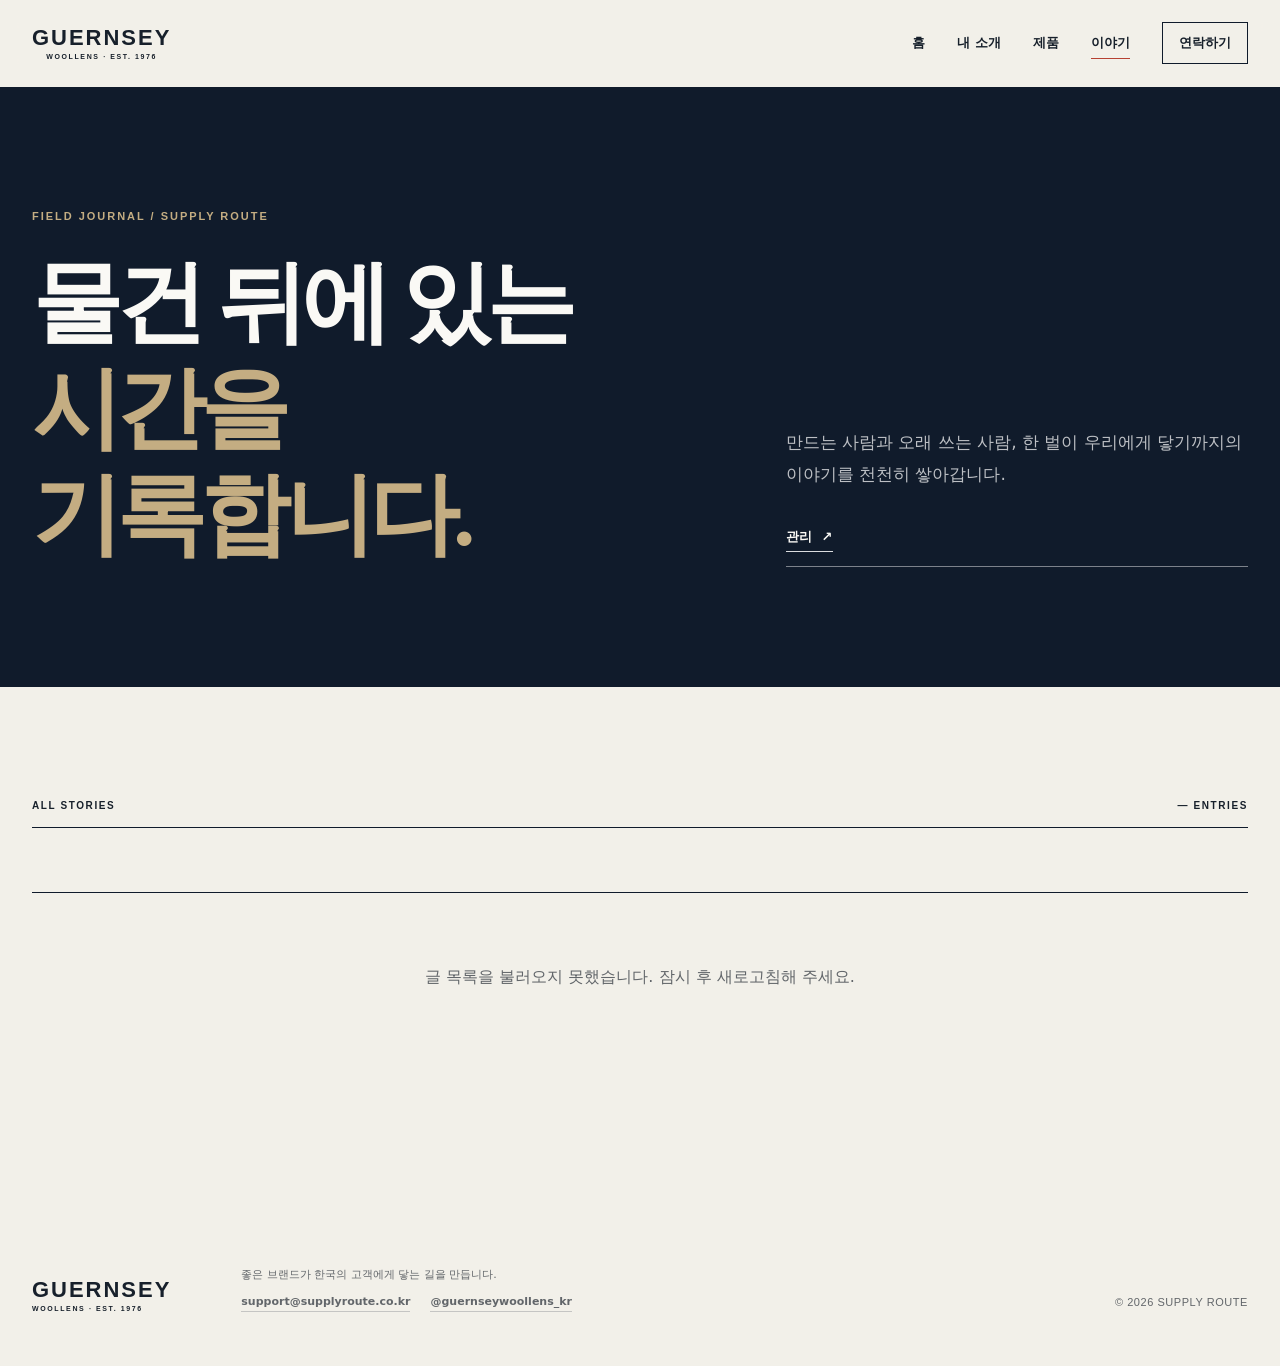
==== story/index.html @ f3bf6127 "Add story/index.html to brand site" ====
<!doctype html>
<html lang="ko">
  <head>
    <meta charset="utf-8">
    <meta name="viewport" content="width=device-width, initial-scale=1">
    <meta name="description" content="서플라이루트와 건지울른스가 오래 남는 물건과 그 뒤의 사람들을 기록합니다.">
    <meta name="theme-color" content="#101b2b">
    <title>이야기 | 건지울른스 · 서플라이루트</title>
    <link rel="stylesheet" href="../styles.css">
    <script src="../script.js" defer></script>
  </head>
  <body class="story-index-page">
    <a class="skip-link" href="#main">본문으로 바로가기</a>
    <header class="site-header" data-header>
      <div class="header-inner">
        <a class="wordmark" href="../index.html" aria-label="건지울른스 홈"><strong>GUERNSEY</strong><span>WOOLLENS · EST. 1976</span></a>
        <button class="menu-button" type="submit" aria-expanded="false" aria-controls="site-nav" aria-label="메뉴 열기" data-menu-button><span></span><span></span></button>
        <nav class="site-nav" id="site-nav" aria-label="주요 메뉴" data-menu>
          <a href="../index.html">홈</a><a href="../about.html">내 소개</a><a href="../products.html">제품</a>
          <a href="index.html" aria-current="page">이야기</a><a class="nav-contact" href="../contact.html">연락하기</a>
        </nav>
      </div>
    </header>
    <main id="main">
      <section class="blog-hero" aria-labelledby="blog-title">
        <div data-reveal><p class="coordinate">FIELD JOURNAL / SUPPLY ROUTE</p><h1 id="blog-title">물건 뒤에 있는<br><em>시간을 기록합니다.</em></h1></div>
        <div class="blog-hero-note" data-reveal><p>만드는 사람과 오래 쓰는 사람, 한 벌이 우리에게 닿기까지의 이야기를 천천히 쌓아갑니다.</p><a class="rule-link rule-link-light" href="admin.html">관리 <span aria-hidden="true">↗</span></a></div>
      </section>
      <section class="blog-list-section" aria-labelledby="blog-list-title">
        <div class="section-label" data-reveal><span>ALL STORIES</span><span data-story-count>— ENTRIES</span></div>
        <h2 class="visually-hidden" id="blog-list-title">전체 이야기</h2>
        <ol class="blog-list" id="story-list" aria-live="polite"><li class="blog-loading">글 목록을 불러오는 중입니다.</li></ol>
      </section>
    </main>
    <footer class="site-footer">
      <a class="wordmark footer-wordmark" href="../index.html"><strong>GUERNSEY</strong><span>WOOLLENS · EST. 1976</span></a>
      <div class="footer-copy"><p>좋은 브랜드가 한국의 고객에게 닿는 길을 만듭니다.</p><div class="footer-links"><a href="mailto:support@supplyroute.co.kr" target="_blank" rel="noopener noreferrer">support@supplyroute.co.kr</a><a href="https://www.instagram.com/guernseywoollens_kr/" target="_blank" rel="noopener noreferrer">@guernseywoollens_kr</a></div></div>
      <p class="copyright">© <span data-year>2026</span> SUPPLY ROUTE</p>
    </footer>
    <script>
      (() => {
        const list = document.querySelector('#story-list');
        const count = document.querySelector('[data-story-count]');
        const formatDate = (value) => {
          const date = new Date(`${value}T00:00:00`);
          return Number.isNaN(date.getTime()) ? value : new Intl.DateTimeFormat('ko-KR', {year:'numeric',month:'2-digit',day:'2-digit'}).format(date);
        };
        const createStory = (post, index) => {
          const item = document.createElement('li'); item.className = 'blog-list-item'; item.setAttribute('data-reveal','');
          const link = document.createElement('a'); link.href = post.url || `post.html?id=${encodeURIComponent(post.id || '')}`;
          const number = document.createElement('span'); number.className = 'blog-list-number'; number.textContent = String(index + 1).padStart(2,'0');
          const content = document.createElement('div'); content.className = 'blog-list-content';
          const time = document.createElement('time'); time.dateTime = post.date || ''; time.textContent = formatDate(post.date || '');
          const title = document.createElement('h2'); title.textContent = post.title || '(제목 없음)';
          const summary = document.createElement('p'); summary.textContent = post.summary || '';
          content.append(time,title,summary);
          const arrow = document.createElement('span'); arrow.className = 'blog-list-arrow'; arrow.setAttribute('aria-hidden','true'); arrow.textContent = '↗';
          link.append(number,content,arrow); item.append(link); return item;
        };
        fetch('posts.json',{cache:'no-store'})
          .then((response) => { if(!response.ok) throw new Error(String(response.status)); return response.json(); })
          .then((posts) => {
            const sorted = Array.isArray(posts) ? posts.slice().sort((a,b) => String(b.date||'').localeCompare(String(a.date||''))) : [];
            count.textContent = `${String(sorted.length).padStart(2,'0')} ENTRIES`;
            if(!sorted.length){ list.innerHTML = '<li class="blog-loading">아직 올라온 글이 없습니다.</li>'; return; }
            list.replaceChildren(...sorted.map(createStory)); list.querySelectorAll('[data-reveal]').forEach((item) => item.classList.add('is-visible'));
          })
          .catch(() => { list.innerHTML = '<li class="blog-loading">글 목록을 불러오지 못했습니다. 잠시 후 새로고침해 주세요.</li>'; });
      })();
    </script>
  </body>
</html>
---- styles.css ----
:root {
  --navy: #101b2b;
  --navy-soft: #1b2a40;
  --mist: #e7e9e4;
  --canvas: #f2f0e9;
  --rope: #c4ad82;
  --signal: #b64132;
  --signal-dark: #8f3026;
  --ink: #17202b;
  --muted: #62666a;
  --line: rgba(16, 27, 43, 0.2);
  --white: #faf9f5;
  --display: "Noto Serif KR", "Nanum Myeongjo", Batang, Georgia, serif;
  --body: Pretendard, SUIT, "Noto Sans KR", "Apple SD Gothic Neo", system-ui, sans-serif;
  --utility: "Arial Narrow", "Roboto Condensed", Arial, sans-serif;
  --page: min(1240px, calc(100% - 64px));
}

*, *::before, *::after { box-sizing: border-box; }
html {
  scroll-behavior: smooth;
  scrollbar-color: var(--signal) var(--canvas);
  scrollbar-width: thin;
}
body {
  margin: 0;
  overflow-x: hidden;
  background: var(--canvas);
  color: var(--ink);
  font-family: var(--body);
  font-size: 16px;
  line-height: 1.75;
  word-break: keep-all;
  overflow-wrap: break-word;
}
body.menu-open { overflow: hidden; }
body::-webkit-scrollbar { width: 11px; }
body::-webkit-scrollbar-track { background: var(--canvas); }
body::-webkit-scrollbar-thumb { background: var(--signal); border: 3px solid var(--canvas); border-radius: 999px; }
a { color: inherit; text-decoration: none; }
img { display: block; width: 100%; height: auto; }
figure, p, h1, h2, h3, dl { margin-top: 0; }
button { color: inherit; font: inherit; }
button, a { -webkit-tap-highlight-color: transparent; }
section[id] { scroll-margin-top: 88px; }
:focus-visible { outline: 3px solid var(--signal); outline-offset: 4px; }

.skip-link {
  position: fixed; left: 16px; top: 12px; z-index: 100; padding: 9px 15px;
  background: var(--signal); color: var(--white); transform: translateY(-160%); transition: transform 160ms ease;
}
.skip-link:focus { transform: translateY(0); }
.site-header {
  position: sticky; top: 0; z-index: 50; border-bottom: 1px solid transparent;
  background: rgba(242, 240, 233, .92); backdrop-filter: blur(14px); transition: border-color 180ms ease;
}
.site-header.is-scrolled { border-color: var(--line); }
.header-inner { width: var(--page); height: 86px; margin: 0 auto; display: flex; align-items: center; justify-content: space-between; }
.wordmark { display: inline-flex; flex-direction: column; align-items: center; gap: 0; line-height: 1; }
.wordmark strong { font-family: var(--utility); font-size: 22px; font-stretch: condensed; letter-spacing: .09em; }
.wordmark span { margin-top: 4px; font-family: var(--utility); font-size: 7px; font-weight: 700; letter-spacing: .23em; }
.site-nav { display: flex; align-items: center; gap: 32px; font-size: 13px; font-weight: 700; }
.site-nav a { position: relative; padding: 11px 0; }
.site-nav a::after { content: ""; position: absolute; left: 0; right: 100%; bottom: 6px; height: 1px; background: var(--signal); transition: right 180ms ease; }
.site-nav a:hover::after, .site-nav a:focus-visible::after { right: 0; }
.site-nav .nav-contact { padding: 9px 16px; border: 1px solid var(--navy); }
.site-nav .nav-contact::after { display: none; }
.site-nav .nav-contact:hover, .site-nav .nav-contact:focus-visible { background: var(--navy); color: var(--white); }
.site-nav .nav-contact[aria-current="page"] { background: var(--navy); color: var(--white); }
.menu-button { display: none; }

.hero {
  position: relative; min-height: calc(100svh - 86px); overflow: hidden;
  display: grid; grid-template-columns: minmax(0, 46%) minmax(0, 54%); background: var(--canvas);
}
.hero::before {
  content: ""; position: absolute; left: calc(46% - 46px); top: 0; bottom: 0; z-index: 3;
  width: 92px; background: var(--canvas); clip-path: polygon(0 0, 100% 0, 0 100%);
}
.hero-copy {
  position: relative; z-index: 4; align-self: center; max-width: 610px;
  margin-left: max(32px, calc((100vw - 1240px) / 2)); padding: 72px 48px 72px 0;
}
.coordinate { margin-bottom: 24px; font-family: var(--utility); font-size: 11px; font-weight: 800; letter-spacing: .18em; text-transform: uppercase; }
.hero h1 { margin-bottom: 26px; font-family: var(--display); font-size: clamp(50px, 6.1vw, 88px); line-height: 1.14; letter-spacing: -.065em; font-weight: 700; }
.hero h1 em { color: var(--signal); font-style: normal; }
.hero-description { max-width: 560px; margin-bottom: 34px; color: var(--muted); font-size: 17px; line-height: 1.9; }
.hero-actions, .contact-actions { display: flex; align-items: center; gap: 28px; }
.button { display: inline-flex; min-height: 52px; align-items: center; justify-content: center; padding: 12px 22px; font-size: 14px; font-weight: 800; transition: transform 180ms ease, background 180ms ease, box-shadow 180ms ease; }
.button:hover { transform: translateY(-2px); }
.button-signal { background: var(--signal); color: var(--white); box-shadow: 7px 7px 0 var(--navy); }
.button-signal:hover { background: var(--signal-dark); box-shadow: 10px 10px 0 var(--navy); }
.rule-link { display: inline-flex; align-items: center; gap: 10px; padding-bottom: 3px; border-bottom: 1px solid currentColor; font-size: 13px; font-weight: 800; }
.rule-link span { transition: transform 180ms ease; }
.rule-link:hover span { transform: translate(3px, 3px); }
.hero-specs { display: grid; grid-template-columns: repeat(3, 1fr); margin: 52px 0 0; border-top: 1px solid var(--line); }
.hero-specs div { padding: 16px 12px 0 0; }
.hero-specs dt { margin-bottom: 3px; color: var(--signal); font-family: var(--utility); font-size: 9px; font-weight: 800; letter-spacing: .15em; text-transform: uppercase; }
.hero-specs dd { margin: 0; font-family: var(--utility); font-size: 11px; letter-spacing: .05em; text-transform: uppercase; }
.hero-image { position: relative; z-index: 2; height: calc(100svh - 86px); min-height: 690px; margin: 0; overflow: hidden; background: var(--navy); }
.hero-image img { width: 100%; height: 100%; object-fit: cover; object-position: center 34%; filter: saturate(.82) contrast(1.04); }
.hero-image::after { content: ""; position: absolute; inset: 0; background: linear-gradient(90deg, rgba(16,27,43,.08), transparent 40%); pointer-events: none; }
.hero-image figcaption { position: absolute; left: 30px; right: 30px; bottom: 24px; z-index: 2; display: flex; justify-content: space-between; padding-top: 10px; border-top: 1px solid rgba(255,255,255,.6); color: var(--white); font-family: var(--utility); font-size: 9px; font-weight: 700; letter-spacing: .16em; }
.anchor-stamp { position: absolute; right: 30px; top: 28px; z-index: 2; display: grid; place-items: center; width: 72px; height: 72px; border: 1px solid rgba(255,255,255,.8); border-radius: 50%; color: var(--white); font-size: 30px; }
.hero-ghost { position: absolute; left: -12px; bottom: -68px; z-index: 3; margin: 0; color: transparent; -webkit-text-stroke: 1px rgba(16,27,43,.2); font-family: var(--utility); font-size: clamp(110px, 18vw, 280px); font-weight: 900; letter-spacing: -.06em; line-height: .8; pointer-events: none; }

.signal-strip { display: grid; grid-template-columns: repeat(3, 1fr); background: var(--signal); color: var(--white); }
.signal-strip div { display: flex; align-items: center; gap: 22px; min-height: 88px; padding: 18px 42px; border-right: 1px solid rgba(255,255,255,.35); }
.signal-strip div:last-child { border-right: 0; }
.signal-strip span { font-family: var(--utility); font-size: 10px; font-weight: 800; letter-spacing: .15em; }
.signal-strip p { margin: 0; font-size: 14px; font-weight: 700; }
.section { width: var(--page); margin: 0 auto; padding: 140px 0; }
.section-label { display: flex; justify-content: space-between; margin-bottom: 64px; padding-bottom: 12px; border-bottom: 1px solid var(--navy); font-family: var(--utility); font-size: 10px; font-weight: 800; letter-spacing: .16em; }
.heritage-grid { display: grid; grid-template-columns: 1.05fr .95fr; gap: 10vw; align-items: start; }
.kicker { margin-bottom: 18px; color: var(--signal); font-family: var(--utility); font-size: 12px; font-weight: 800; letter-spacing: .09em; text-transform: uppercase; }
.heritage h2, .construction h2 { margin-bottom: 0; font-family: var(--display); font-size: clamp(42px, 5.4vw, 72px); line-height: 1.25; letter-spacing: -.055em; }
.heritage-copy .lead { margin-bottom: 24px; font-family: var(--display); font-size: 23px; line-height: 1.75; letter-spacing: -.025em; }
.heritage-copy > p:not(.lead) { color: var(--muted); }
.heritage-copy .rule-link { margin-top: 18px; }
.heritage-photo { position: relative; width: 76%; margin: 90px 0 0 auto; }
.heritage-photo::before { content: ""; position: absolute; left: -56px; top: -56px; width: 155px; height: 155px; border: 1px solid var(--signal); border-radius: 50%; }
.heritage-photo img { position: relative; aspect-ratio: 4 / 3; object-fit: cover; object-position: center 58%; filter: saturate(.78) contrast(1.05); }
.heritage-photo figcaption { position: absolute; left: -42px; top: 50%; padding: 8px 12px; background: var(--canvas); font-family: var(--utility); font-size: 9px; font-weight: 800; letter-spacing: .17em; transform: rotate(-90deg) translateX(-50%); transform-origin: left top; }

.product-feature { display: grid; grid-template-columns: 1fr 1fr; background: var(--mist); }
.product-visual { position: relative; min-height: 780px; padding: 70px; display: grid; place-items: center; background: #e5e5e2; overflow: hidden; }
.product-visual::after { content: ""; position: absolute; inset: 34px; border: 1px solid rgba(16,27,43,.18); border-radius: 50%; }
.product-visual img { position: relative; z-index: 2; width: min(570px, 86%); max-height: 690px; object-fit: contain; mix-blend-mode: multiply; }
.product-index { position: absolute; left: 32px; top: 28px; z-index: 3; font-family: var(--utility); font-size: 10px; font-weight: 800; letter-spacing: .18em; }
.product-content { display: flex; flex-direction: column; justify-content: center; padding: 100px clamp(48px, 7vw, 112px); background: var(--rope); }
.product-content h2 { margin-bottom: 10px; font-family: var(--display); font-size: clamp(44px, 5.3vw, 74px); line-height: 1.2; letter-spacing: -.055em; }
.product-name-en { margin-bottom: 30px; color: rgba(23,32,43,.64); font-family: var(--utility); font-size: 12px; font-weight: 800; letter-spacing: .1em; text-transform: uppercase; }
.product-description { max-width: 590px; margin-bottom: 36px; font-size: 17px; line-height: 1.9; }
.product-spec-table { margin: 0; border-top: 1px solid rgba(16,27,43,.35); }
.product-spec-table div { display: grid; grid-template-columns: 110px 1fr; padding: 13px 0; border-bottom: 1px solid rgba(16,27,43,.35); }
.product-spec-table dt { font-size: 12px; font-weight: 800; }
.product-spec-table dd { margin: 0; font-size: 13px; }
.product-actions { display: flex; align-items: center; gap: 24px; margin-top: 34px; }
.button-navy { background: var(--navy); color: var(--white); }
.button-navy:hover { background: var(--signal); }
.product-actions p { margin: 0; color: rgba(23,32,43,.65); font-size: 11px; line-height: 1.55; }

.construction-heading { max-width: 850px; margin-bottom: 70px; }
.construction-heading > p { max-width: 480px; margin: 24px 0 0 auto; color: var(--muted); text-align: right; }
.detail-grid { display: grid; grid-template-columns: 1.2fr .8fr .8fr; gap: 18px; align-items: start; }
.detail-card { min-width: 0; }
.detail-card > img, .anchor-panel { width: 100%; aspect-ratio: .82; object-fit: cover; background: var(--navy); }
.detail-main > img { object-position: 52% 18%; }
.detail-texture { margin-top: 90px; }
.detail-texture > img { object-position: center; }
.detail-anchor { margin-top: 190px; }
.anchor-panel { position: relative; overflow: hidden; display: grid; place-items: center; background: var(--signal); color: var(--white); }
.anchor-panel > span { position: relative; z-index: 2; font-size: clamp(72px, 9vw, 120px); }
.anchor-panel svg { position: absolute; inset: 0; width: 100%; height: 100%; }
.anchor-panel path { stroke: rgba(255,255,255,.5); stroke-width: 2; stroke-dasharray: 7 10; }
.detail-card > div:last-child { padding: 18px 2px 0; }
.detail-card div > span { color: var(--signal); font-family: var(--utility); font-size: 9px; font-weight: 800; letter-spacing: .16em; }
.detail-card h3 { margin: 5px 0 4px; font-family: var(--display); font-size: 23px; letter-spacing: -.035em; }
.detail-card p { margin-bottom: 0; color: var(--muted); font-size: 13px; }

.journal { display: grid; grid-template-columns: .8fr 1.2fr; gap: 9vw; padding: 128px max(32px, calc((100vw - 1240px) / 2)); background: var(--navy); color: var(--white); }
.journal-heading { position: sticky; top: 130px; align-self: start; }
.journal-heading .coordinate { color: var(--rope); }
.journal-heading h2 { margin-bottom: 24px; font-family: var(--display); font-size: clamp(40px, 5vw, 68px); line-height: 1.2; letter-spacing: -.05em; }
.journal-heading > p:last-child { max-width: 360px; color: rgba(255,255,255,.62); }
.journal-list { border-top: 1px solid rgba(255,255,255,.55); }
.journal-list article { padding: 38px 0; border-bottom: 1px solid rgba(255,255,255,.3); }
.journal-list article > p { margin-bottom: 10px; color: var(--rope); font-family: var(--utility); font-size: 9px; font-weight: 800; letter-spacing: .13em; text-transform: uppercase; }
.journal-list h3 { margin-bottom: 20px; font-family: var(--display); font-size: 27px; letter-spacing: -.035em; }
.journal-list a { display: inline-flex; gap: 8px; font-size: 12px; font-weight: 800; }
.journal-list a span { color: var(--signal); transition: transform 180ms ease; }
.journal-list a:hover span { transform: translate(3px, -3px); }
.journal-summary { margin: -8px 0 18px; color: rgba(255,255,255,.62); font-size: 14px; line-height: 1.8; }
.home-stories-loading { padding: 40px 0; color: rgba(255,255,255,.62); }
.journal-more { grid-column: 2; justify-self: start; margin-top: -4vw; }

.contact { position: relative; overflow: hidden; min-height: 620px; display: grid; place-items: center; padding: 100px 32px; background: var(--signal); color: var(--white); text-align: center; }
.contact::before, .contact::after { content: ""; position: absolute; width: 45vw; height: 1px; background: rgba(255,255,255,.4); }
.contact::before { left: -8vw; top: 14%; transform: rotate(28deg); }
.contact::after { right: -8vw; bottom: 14%; transform: rotate(-28deg); }
.contact-mark { position: absolute; color: transparent; -webkit-text-stroke: 1px rgba(255,255,255,.24); font-family: var(--utility); font-size: min(34vw, 490px); font-weight: 900; letter-spacing: -.08em; line-height: 1; }
.contact-inner { position: relative; z-index: 2; }
.contact h2 { margin-bottom: 22px; font-family: var(--display); font-size: clamp(43px, 5.8vw, 76px); line-height: 1.2; letter-spacing: -.055em; }
.contact-inner > p:not(.coordinate) { color: rgba(255,255,255,.8); }
.contact-actions { justify-content: center; margin-top: 36px; }
.button-light { background: var(--white); color: var(--navy); box-shadow: 7px 7px 0 var(--navy); }
.button-light:hover { box-shadow: 10px 10px 0 var(--navy); }
.rule-link-light { border-color: rgba(255,255,255,.85); }

.site-footer { width: var(--page); margin: 0 auto; padding: 54px 0; display: grid; grid-template-columns: auto 1fr auto; align-items: end; gap: 70px; }
.footer-wordmark { align-items: flex-start; }
.footer-copy p, .copyright { margin: 0; color: var(--muted); font-size: 11px; }
.footer-links { display: flex; flex-wrap: wrap; gap: 8px 20px; margin-top: 8px; }
.footer-links a { color: var(--muted); border-bottom: 1px solid var(--line); font-size: 11px; font-weight: 700; transition: color 180ms ease, border-color 180ms ease; }
.footer-links a:hover, .footer-links a:focus-visible { color: var(--signal); border-color: var(--signal); }
.copyright { font-family: var(--utility); letter-spacing: .05em; white-space: nowrap; }

/* About / founder story */
.site-nav [aria-current="page"]::after { right: 0; }
.story-hero { min-height: calc(100svh - 86px); display: grid; grid-template-columns: 1.05fr .95fr; background: var(--navy); color: var(--white); }
.story-hero-copy { align-self: center; max-width: 760px; padding: 90px 7vw 90px max(32px, calc((100vw - 1240px) / 2)); }
.story-hero-copy .coordinate { color: var(--rope); }
.story-hero h1 { margin-bottom: 34px; font-family: var(--display); font-size: clamp(50px, 6.3vw, 92px); font-weight: 700; line-height: 1.17; letter-spacing: -.065em; }
.story-hero h1 em { color: var(--rope); font-style: normal; }
.story-hero-copy > p:not(.coordinate) { max-width: 570px; color: rgba(255,255,255,.68); font-size: 17px; }
.story-scroll { display: inline-flex; gap: 12px; margin-top: 26px; padding-bottom: 4px; border-bottom: 1px solid var(--rope); color: var(--rope); font-size: 13px; font-weight: 800; }
.story-portrait { position: relative; min-height: 690px; margin: 0; overflow: hidden; }
.story-portrait img { width: 100%; height: 100%; object-fit: cover; object-position: center 55%; filter: saturate(.72) contrast(1.05); }
.story-portrait::after { content: ""; position: absolute; inset: 0; background: linear-gradient(90deg, rgba(16,27,43,.35), transparent 38%); }
.story-portrait figcaption { position: absolute; z-index: 2; inset: auto 24px 22px; display: flex; justify-content: space-between; padding-top: 10px; border-top: 1px solid rgba(255,255,255,.6); font-family: var(--utility); font-size: 8px; font-weight: 800; letter-spacing: .14em; }
.story-body { width: var(--page); margin: 0 auto; padding: 140px 0; display: grid; grid-template-columns: .48fr 1fr; gap: 10vw; }
.story-aside { padding-top: 12px; border-top: 1px solid var(--navy); }
.story-aside .coordinate { color: var(--signal); }
.story-aside > p:last-child { font-family: var(--display); font-size: 18px; line-height: 1.65; }
.story-prose { max-width: 720px; }
.story-prose h2 { margin-bottom: 24px; font-family: var(--display); font-size: clamp(42px, 5.2vw, 70px); line-height: 1.25; letter-spacing: -.055em; }
.story-prose .story-lead { color: var(--signal); font-family: var(--display); font-size: 24px; font-weight: 700; }
.story-prose > p:not(.story-lead) { margin-bottom: 24px; color: #43484e; font-size: 17px; line-height: 2; }
.story-quote { margin: 0; padding: 120px max(32px, calc((100vw - 1120px) / 2)); background: var(--rope); text-align: center; }
.story-quote p { margin-bottom: 22px; font-family: var(--display); font-size: clamp(36px, 5.1vw, 68px); font-weight: 700; line-height: 1.4; letter-spacing: -.05em; }
.story-quote cite { font-family: var(--utility); font-size: 10px; font-style: normal; font-weight: 800; letter-spacing: .14em; text-transform: uppercase; }
.story-chapter { position: relative; overflow: hidden; padding: 140px max(32px, calc((100vw - 1240px) / 2)); display: grid; grid-template-columns: .9fr 1fr; gap: 9vw; }
.story-chapter-dark { background: var(--navy); color: var(--white); }
.chapter-number { position: absolute; right: -30px; bottom: -100px; color: transparent; -webkit-text-stroke: 1px rgba(255,255,255,.13); font-family: var(--display); font-size: min(29vw, 430px); line-height: 1; }
.chapter-heading, .chapter-copy { position: relative; z-index: 2; }
.chapter-heading .coordinate { color: var(--rope); }
.chapter-heading h2 { font-family: var(--display); font-size: clamp(42px, 5vw, 68px); line-height: 1.3; letter-spacing: -.055em; }
.chapter-copy { padding-top: 48px; }
.chapter-copy p { margin-bottom: 27px; color: rgba(255,255,255,.7); font-size: 16px; line-height: 2; }
.chapter-copy p:last-child { color: var(--white); font-family: var(--display); font-size: 20px; }
.customer-story { width: var(--page); margin: 0 auto; padding: 140px 0; display: grid; grid-template-columns: .9fr 1.1fr; gap: 9vw; align-items: center; }
.customer-image { position: relative; }
.customer-image img { aspect-ratio: .86; object-fit: cover; filter: saturate(.75); }
.customer-image span { position: absolute; left: -18px; bottom: 26px; padding: 7px 12px; background: var(--signal); color: var(--white); font-family: var(--utility); font-size: 9px; font-weight: 800; letter-spacing: .16em; }
.customer-story article { max-width: 630px; }
.customer-story article .coordinate { color: var(--signal); }
.customer-story h2 { margin-bottom: 34px; font-family: var(--display); font-size: clamp(42px, 5vw, 66px); line-height: 1.28; letter-spacing: -.055em; }
.customer-story article > p:not(.coordinate) { color: var(--muted); line-height: 2; }
.customer-story .customer-words { margin: 32px 0; padding: 25px 0; border-block: 1px solid var(--navy); color: var(--navy); font-family: var(--display); font-size: 23px; font-weight: 700; }
.route-timeline { width: var(--page); margin: 0 auto; padding: 50px 0 150px; }
.timeline-heading { display: grid; grid-template-columns: .55fr 1fr; align-items: end; margin-bottom: 60px; }
.timeline-heading .coordinate { color: var(--signal); }
.timeline-heading h2 { margin: 0; font-family: var(--display); font-size: clamp(42px, 5vw, 68px); letter-spacing: -.055em; }
.timeline-list { margin: 0; padding: 0; list-style: none; border-top: 1px solid var(--navy); }
.timeline-list li { display: grid; grid-template-columns: .55fr 1fr; padding: 34px 0; border-bottom: 1px solid var(--line); }
.timeline-list time { color: var(--signal); font-family: var(--utility); font-size: 13px; font-weight: 800; letter-spacing: .12em; text-transform: uppercase; }
.timeline-list h3 { margin-bottom: 8px; font-family: var(--display); font-size: 26px; }
.timeline-list p { max-width: 660px; margin: 0; color: var(--muted); }
.story-promise { min-height: 680px; display: grid; justify-items: center; align-content: center; padding: 110px 32px; background: var(--signal); color: var(--white); text-align: center; }
.story-promise .coordinate { color: rgba(255,255,255,.7); }
.story-promise h2 { margin-bottom: 28px; font-family: var(--display); font-size: clamp(44px, 6vw, 80px); line-height: 1.3; letter-spacing: -.06em; }
.story-promise h2 em { color: var(--navy); font-style: normal; }
.story-promise > p:not(.coordinate) { margin-bottom: 38px; color: rgba(255,255,255,.8); font-size: 17px; }

/* Product catalogue */
.featured-products { padding-top: 130px; }
.catalog-heading { display: flex; align-items: end; justify-content: space-between; gap: 50px; margin-bottom: 60px; }
.catalog-heading .coordinate { color: var(--signal); }
.catalog-heading h2 { margin: 0; font-family: var(--display); font-size: clamp(42px, 5vw, 68px); line-height: 1.25; letter-spacing: -.055em; }
.product-card-grid { display: grid; grid-template-columns: repeat(3, minmax(0, 1fr)); gap: 54px 20px; }
.product-card { min-width: 0; border-top: 1px solid var(--navy); }
.product-card-image { display: block; position: relative; overflow: hidden; aspect-ratio: 1 / 1.08; background: var(--mist); }
.product-card-image::after { content: "↗"; position: absolute; right: 14px; top: 14px; display: grid; place-items: center; width: 38px; height: 38px; background: var(--navy); color: var(--white); font-family: var(--utility); font-size: 14px; opacity: 0; transform: translateY(5px); transition: opacity 180ms ease, transform 180ms ease; }
.product-card-image:hover::after, .product-card-image:focus-visible::after { opacity: 1; transform: none; }
.product-card-image img { width: 100%; height: 100%; object-fit: cover; transition: transform 420ms cubic-bezier(.2,.7,.2,1); }
.product-card-image:hover img { transform: scale(1.025); }
.product-card-content { padding-top: 18px; }
.product-card-label { margin-bottom: 8px; color: var(--signal); font-family: var(--utility); font-size: 9px; font-weight: 800; letter-spacing: .14em; }
.product-card h3 { min-height: 3.5em; margin-bottom: 18px; font-family: var(--display); font-size: 19px; line-height: 1.6; letter-spacing: -.025em; }
.product-card-footer { display: flex; align-items: center; justify-content: space-between; gap: 16px; padding-top: 14px; border-top: 1px solid var(--line); }
.product-card-price { margin: 0; font-family: var(--utility); font-size: 15px; font-weight: 800; letter-spacing: .02em; }
.product-buy-link { display: inline-flex; align-items: center; min-height: 42px; padding: 8px 15px; background: var(--navy); color: var(--white); font-size: 12px; font-weight: 800; transition: background 180ms ease, transform 180ms ease; }
.product-buy-link:hover { background: var(--signal); transform: translateY(-2px); }
.products-loading, .products-error { grid-column: 1 / -1; margin: 0; padding: 48px 0; border-block: 1px solid var(--line); color: var(--muted); text-align: center; }
.catalog-hero { min-height: 550px; padding: 120px max(32px, calc((100vw - 1240px) / 2)); display: grid; grid-template-columns: 1.15fr .85fr; gap: 10vw; align-items: end; background: var(--navy); color: var(--white); }
.catalog-hero .coordinate { color: var(--rope); }
.catalog-hero h1 { margin: 0; font-family: var(--display); font-size: clamp(54px, 7vw, 98px); line-height: 1.16; letter-spacing: -.065em; }
.catalog-hero h1 em { color: var(--rope); font-style: normal; }
.catalog-intro { align-self: end; padding-bottom: 12px; border-bottom: 1px solid rgba(255,255,255,.45); }
.catalog-intro > p:first-child { max-width: 450px; color: rgba(255,255,255,.72); font-size: 17px; line-height: 1.9; }
.catalog-source { margin-bottom: 12px; color: var(--rope); font-family: var(--utility); font-size: 10px; font-weight: 800; letter-spacing: .12em; }
.catalog-section { width: var(--page); margin: 0 auto; padding: 110px 0 150px; }
.catalog-toolbar { display: flex; align-items: end; justify-content: space-between; margin-bottom: 54px; padding-bottom: 14px; border-bottom: 1px solid var(--navy); }
.catalog-toolbar h2 { margin: 0; font-family: var(--display); font-size: 35px; }
.catalog-toolbar p { margin: 0; color: var(--signal); font-family: var(--utility); font-size: 10px; font-weight: 800; letter-spacing: .15em; }
.catalog-toolbar strong { font-size: 19px; }
.catalog-note { display: grid; grid-template-columns: .5fr 1fr; gap: 8vw; padding: 64px max(32px, calc((100vw - 1240px) / 2)); background: var(--rope); }
.catalog-note .coordinate { margin: 0; }
.catalog-note > p:last-child { max-width: 620px; margin: 0; }

/* Story / blog */
.visually-hidden { position: absolute !important; width: 1px; height: 1px; padding: 0; margin: -1px; overflow: hidden; clip: rect(0,0,0,0); white-space: nowrap; border: 0; }
.blog-hero { min-height: 560px; padding: 120px max(32px, calc((100vw - 1240px) / 2)); display: grid; grid-template-columns: 1.15fr .85fr; gap: 10vw; align-items: end; background: var(--navy); color: var(--white); }
.blog-hero .coordinate { color: var(--rope); }
.blog-hero h1 { margin: 0; font-family: var(--display); font-size: clamp(54px, 7vw, 96px); line-height: 1.18; letter-spacing: -.065em; }
.blog-hero h1 em { color: var(--rope); font-style: normal; }
.blog-hero-note { align-self: end; padding: 0 0 14px; border-bottom: 1px solid rgba(255,255,255,.45); }
.blog-hero-note > p { max-width: 460px; color: rgba(255,255,255,.72); font-size: 17px; line-height: 1.9; }
.blog-hero-note .rule-link { margin-top: 18px; }
.blog-list-section { width: var(--page); margin: 0 auto; padding: 110px 0 150px; }
.blog-list { margin: 0; padding: 0; list-style: none; border-top: 1px solid var(--navy); }
.blog-list-item { border-bottom: 1px solid var(--line); }
.blog-list-item > a { display: grid; grid-template-columns: 90px 1fr 48px; gap: 24px; align-items: center; padding: 42px 4px; transition: background 180ms ease, padding 180ms ease; }
.blog-list-item > a:hover { padding-inline: 18px; background: rgba(16,27,43,.035); }
.blog-list-number { align-self: start; color: var(--signal); font-family: var(--utility); font-size: 11px; font-weight: 800; letter-spacing: .14em; }
.blog-list-content time { color: var(--muted); font-family: var(--utility); font-size: 10px; font-weight: 800; letter-spacing: .12em; }
.blog-list-content h2 { margin: 8px 0 10px; font-family: var(--display); font-size: clamp(25px, 3vw, 36px); line-height: 1.45; letter-spacing: -.035em; }
.blog-list-content p { max-width: 680px; margin: 0; color: var(--muted); }
.blog-list-arrow { display: grid; place-items: center; width: 44px; height: 44px; border: 1px solid var(--navy); font-family: var(--utility); transition: background 180ms ease, color 180ms ease; }
.blog-list-item > a:hover .blog-list-arrow { background: var(--signal); border-color: var(--signal); color: var(--white); }
.blog-loading { padding: 70px 0; color: var(--muted); text-align: center; }
.post-shell { width: min(680px, calc(100% - 48px)); min-height: 70vh; margin: 0 auto; padding: 68px 0 120px; }
.post-top { margin-bottom: 72px; }
.post-heading { padding-bottom: 46px; border-bottom: 1px solid var(--navy); }
.post-heading .coordinate { color: var(--signal); }
.post-heading time { color: var(--muted); font-family: var(--utility); font-size: 11px; font-weight: 800; letter-spacing: .12em; }
.post-heading h1 { margin: 16px 0 20px; font-family: var(--display); font-size: clamp(38px, 6vw, 58px); line-height: 1.35; letter-spacing: -.055em; }
.post-author { margin-bottom: 14px; color: var(--muted); font-size: 13px; }
.post-tags { display: flex; flex-wrap: wrap; gap: 7px; }
.post-tags span { padding: 3px 10px; border: 1px solid var(--rope); color: var(--signal); font-size: 11px; font-weight: 700; }
.post-body { padding-top: 52px; color: #343a42; font-size: 17px; line-height: 2; }
.post-body p { margin-bottom: 1.65em; }
.post-body h2 { margin: 2.4em 0 .8em; font-family: var(--display); font-size: 27px; line-height: 1.5; letter-spacing: -.025em; }
.post-body ul { margin: 0 0 1.7em 1.25em; padding: 0; }
.post-body li { margin-bottom: .5em; }
.post-body li::marker { color: var(--signal); }
.post-faq { margin-top: 70px; }
.post-faq h2 { margin-bottom: 18px; font-family: var(--display); font-size: 28px; }
.post-faq details { padding: 17px 0; border-top: 1px solid var(--line); }
.post-faq details:last-child { border-bottom: 1px solid var(--line); }
.post-faq summary { cursor: pointer; font-weight: 800; list-style: none; }
.post-faq summary::-webkit-details-marker { display: none; }
.post-faq summary::before { content: "Q. "; color: var(--signal); }
.post-faq details p { margin: 12px 0 0; color: var(--muted); }
.post-pagination { display: grid; grid-template-columns: 1fr 1fr; gap: 20px; margin-top: 86px; padding-top: 20px; border-top: 1px solid var(--navy); }
.post-pagination a { min-width: 0; padding: 20px 0; }
.post-pagination a:last-child { text-align: right; }
.post-pagination-label { display: block; margin-bottom: 7px; color: var(--signal); font-family: var(--utility); font-size: 10px; font-weight: 800; letter-spacing: .14em; }
.post-pagination strong { display: -webkit-box; overflow: hidden; font-family: var(--display); font-size: 16px; line-height: 1.5; -webkit-box-orient: vertical; -webkit-line-clamp: 2; }
.post-not-found { padding: 100px 0; text-align: center; }
.post-not-found h1 { font-family: var(--display); font-size: 34px; }
.post-not-found p { margin-bottom: 28px; color: var(--muted); }

/* Contact page */
.contact-page-hero { min-height: 590px; padding: 120px max(32px, calc((100vw - 1240px) / 2)); display: grid; grid-template-columns: 1.2fr .8fr; gap: 10vw; align-items: end; background: var(--navy); color: var(--white); }
.contact-page-hero .coordinate { color: var(--rope); }
.contact-page-hero h1 { margin: 0; font-family: var(--display); font-size: clamp(52px, 6.7vw, 94px); line-height: 1.18; letter-spacing: -.065em; }
.contact-page-hero h1 em { color: var(--rope); font-style: normal; }
.contact-page-hero > p { align-self: end; max-width: 480px; margin-bottom: 12px; padding-bottom: 18px; border-bottom: 1px solid rgba(255,255,255,.45); color: rgba(255,255,255,.72); font-size: 17px; line-height: 1.9; }
.contact-channels { width: var(--page); margin: 0 auto; padding: 110px 0 150px; }
.contact-channel-list { border-top: 1px solid var(--navy); }
.contact-channel { display: grid; grid-template-columns: 190px minmax(0,1fr) auto; gap: 28px; align-items: center; min-height: 150px; padding: 28px 4px; border-bottom: 1px solid var(--line); transition: padding 180ms ease, background 180ms ease, color 180ms ease; }
.contact-channel:hover, .contact-channel:focus-visible { padding-inline: 24px; background: var(--signal); color: var(--white); }
.contact-channel > span { color: var(--signal); font-family: var(--utility); font-size: 10px; font-weight: 800; letter-spacing: .16em; }
.contact-channel:hover > span, .contact-channel:focus-visible > span { color: var(--white); }
.contact-channel strong { min-width: 0; font-family: var(--display); font-size: clamp(25px, 3.5vw, 44px); line-height: 1.35; letter-spacing: -.04em; overflow-wrap: anywhere; }
.contact-channel small { font-size: 11px; font-weight: 800; white-space: nowrap; }
.contact-page-note { min-height: 420px; display: grid; place-content: center; padding: 90px 24px; background: var(--rope); text-align: center; }
.contact-page-note .coordinate { color: var(--signal); }
.contact-page-note > p:last-child { max-width: 760px; margin: 0; font-family: var(--display); font-size: clamp(30px, 4.5vw, 54px); font-weight: 700; line-height: 1.5; letter-spacing: -.04em; }

[data-reveal] { opacity: 0; transform: translateY(22px); transition: opacity 650ms ease, transform 650ms cubic-bezier(.2,.7,.2,1); }
[data-reveal].is-visible { opacity: 1; transform: none; }

@media (max-width: 980px) {
  :root { --page: min(100% - 40px, 760px); }
  .header-inner { height: 76px; }
  .menu-button { position: relative; z-index: 61; display: grid; place-content: center; gap: 6px; width: 48px; height: 48px; padding: 0; border: 1px solid var(--line); background: var(--canvas); cursor: pointer; }
  .menu-button span { width: 21px; height: 2px; background: var(--navy); transition: transform 180ms ease; }
  .menu-button[aria-expanded="true"] span:first-child { transform: translateY(4px) rotate(45deg); }
  .menu-button[aria-expanded="true"] span:last-child { transform: translateY(-4px) rotate(-45deg); }
  .site-nav { position: fixed; inset: 0; z-index: 60; visibility: hidden; opacity: 0; transform: translateY(-10px); display: flex; flex-direction: column; align-items: flex-start; justify-content: center; gap: 20px; padding: 92px 34px; background: var(--navy); color: var(--white); font-family: var(--display); font-size: 34px; transition: opacity 200ms ease, transform 200ms ease, visibility 200ms; }
  .site-nav.is-open { visibility: visible; opacity: 1; transform: none; }
  .site-nav .nav-contact { font-family: var(--body); font-size: 15px; border-color: rgba(255,255,255,.7); }
  .site-nav .nav-contact[aria-current="page"] { background: var(--white); color: var(--navy); }
  .hero { min-height: auto; grid-template-columns: 1fr; }
  .hero::before { display: none; }
  .hero-copy { width: var(--page); max-width: none; margin: 0 auto; padding: 80px 0 72px; }
  .hero-image { height: min(112vw, 900px); min-height: 600px; }
  .hero-ghost { bottom: -27px; font-size: 21vw; }
  .signal-strip div { padding: 18px 24px; }
  .heritage-grid { grid-template-columns: 1fr; gap: 54px; }
  .heritage-copy { max-width: 620px; margin-left: auto; }
  .heritage-photo { width: 88%; }
  .product-feature { grid-template-columns: 1fr; }
  .product-visual { min-height: 680px; }
  .product-content { padding: 90px max(32px, calc((100vw - 760px) / 2)); }
  .detail-grid { grid-template-columns: 1fr 1fr; }
  .detail-anchor { grid-column: 2; margin-top: 0; }
  .journal { grid-template-columns: 1fr; }
  .journal-heading { position: static; }
  .journal-more { grid-column: auto; margin-top: 10px; }
  .site-footer { grid-template-columns: 1fr 1fr; }
  .footer-copy { grid-column: 1 / -1; grid-row: 2; }
  .story-hero { min-height: auto; grid-template-columns: 1fr; }
  .story-hero-copy { width: var(--page); max-width: none; margin: 0 auto; padding: 90px 0; }
  .story-portrait { min-height: 700px; }
  .story-body { grid-template-columns: 1fr; gap: 54px; }
  .story-aside { max-width: 320px; }
  .story-chapter { grid-template-columns: 1fr; gap: 30px; }
  .chapter-copy { max-width: 680px; margin-left: auto; }
  .customer-story { grid-template-columns: 1fr; }
  .customer-image { width: 72%; }
  .customer-story article { margin-left: auto; }
  .product-card-grid { grid-template-columns: repeat(2, minmax(0, 1fr)); }
  .catalog-hero { min-height: auto; grid-template-columns: 1fr; gap: 60px; padding-top: 100px; }
  .catalog-intro { max-width: 620px; }
  .blog-hero { min-height: auto; grid-template-columns: 1fr; gap: 60px; padding-top: 100px; }
  .blog-hero-note { max-width: 620px; }
  .contact-page-hero { min-height: auto; grid-template-columns: 1fr; gap: 60px; padding-top: 100px; }
  .contact-page-hero > p { max-width: 620px; }
  .contact-channel { grid-template-columns: 130px minmax(0,1fr); }
  .contact-channel small { grid-column: 2; }
}

@media (max-width: 620px) {
  :root { --page: calc(100% - 32px); }
  .wordmark strong { font-size: 19px; }
  .hero-copy { padding-top: 58px; }
  .hero h1 { font-size: 48px; }
  .hero-description { font-size: 16px; }
  .hero-actions, .contact-actions { align-items: flex-start; flex-direction: column; gap: 22px; }
  .hero-specs { grid-template-columns: 1fr 1fr; row-gap: 10px; }
  .hero-specs div:last-child { grid-column: 1 / -1; }
  .hero-image { height: 122vw; min-height: 480px; }
  .hero-image figcaption { left: 18px; right: 18px; font-size: 7px; }
  .anchor-stamp { right: 18px; top: 18px; width: 58px; height: 58px; font-size: 24px; }
  .signal-strip { grid-template-columns: 1fr; }
  .signal-strip div { min-height: 64px; border-right: 0; border-bottom: 1px solid rgba(255,255,255,.35); }
  .section { padding: 92px 0; }
  .section-label { margin-bottom: 44px; }
  .heritage h2, .construction h2 { font-size: 40px; }
  .heritage-copy .lead { font-size: 20px; }
  .heritage-photo { width: calc(100% - 28px); margin-top: 70px; }
  .heritage-photo::before { left: -28px; top: -28px; width: 90px; height: 90px; }
  .product-visual { min-height: 510px; padding: 44px 20px; }
  .product-content { padding: 74px 24px; }
  .product-content h2 { font-size: 44px; }
  .product-actions { align-items: flex-start; flex-direction: column; }
  .construction-heading > p { text-align: left; }
  .detail-grid { grid-template-columns: 1fr; gap: 50px; }
  .detail-texture, .detail-anchor { grid-column: auto; margin-top: 0; }
  .detail-card > img, .anchor-panel { aspect-ratio: 1 / 1.12; }
  .journal { padding: 88px 24px; }
  .journal-heading h2 { font-size: 42px; }
  .journal-list h3 { font-size: 23px; }
  .contact { min-height: 590px; padding: 80px 22px; }
  .contact h2 { font-size: 42px; }
  .site-footer { grid-template-columns: 1fr; align-items: start; gap: 26px; }
  .footer-copy { grid-column: auto; grid-row: auto; }
  .story-hero-copy { padding: 64px 0; }
  .story-hero h1 { font-size: 44px; }
  .story-portrait { min-height: 520px; }
  .story-portrait figcaption { flex-direction: column; gap: 4px; }
  .story-body { padding: 92px 0; }
  .story-prose h2, .chapter-heading h2, .customer-story h2 { font-size: 39px; }
  .story-prose > p:not(.story-lead), .chapter-copy p { font-size: 15px; line-height: 1.9; }
  .story-quote { padding: 86px 20px; }
  .story-quote p { font-size: 34px; }
  .story-chapter { padding: 92px 20px; }
  .chapter-copy { padding-top: 10px; }
  .customer-story { padding: 92px 0; }
  .customer-image { width: calc(100% - 18px); }
  .timeline-heading, .timeline-list li { grid-template-columns: 1fr; gap: 16px; }
  .route-timeline { padding-bottom: 92px; }
  .timeline-list li { padding: 26px 0; }
  .story-promise { min-height: 620px; padding: 90px 20px; }
  .story-promise h2 { font-size: 41px; }
  .catalog-heading { align-items: flex-start; flex-direction: column; gap: 28px; }
  .product-card-grid { grid-template-columns: 1fr; gap: 52px; }
  .product-card h3 { min-height: auto; }
  .catalog-hero { padding: 76px 20px; }
  .catalog-hero h1 { font-size: 48px; }
  .catalog-section { padding: 78px 0 100px; }
  .catalog-note { grid-template-columns: 1fr; gap: 12px; padding: 50px 20px; }
  .blog-hero { padding: 76px 20px; }
  .blog-hero h1 { font-size: 46px; }
  .blog-list-section { padding: 80px 0 100px; }
  .blog-list-item > a { grid-template-columns: 34px 1fr; gap: 12px; padding: 30px 0; }
  .blog-list-item > a:hover { padding-inline: 0; background: transparent; }
  .blog-list-arrow { display: none; }
  .blog-list-content h2 { font-size: 24px; }
  .blog-list-content p { font-size: 14px; }
  .post-shell { width: calc(100% - 32px); padding: 50px 0 90px; }
  .post-top { margin-bottom: 52px; }
  .post-heading h1 { font-size: 38px; }
  .post-body { font-size: 16px; line-height: 1.95; }
  .post-pagination { grid-template-columns: 1fr; }
  .post-pagination a:last-child { text-align: left; }
  .contact-page-hero { padding: 76px 20px; }
  .contact-page-hero h1 { font-size: 44px; }
  .contact-channels { padding: 80px 0 100px; }
  .contact-channel { grid-template-columns: 1fr; gap: 10px; min-height: 178px; padding: 30px 0; }
  .contact-channel:hover, .contact-channel:focus-visible { padding-inline: 16px; }
  .contact-channel strong { font-size: 27px; }
  .contact-channel small { grid-column: auto; margin-top: 8px; }
}

@media (prefers-reduced-motion: reduce) {
  html { scroll-behavior: auto; }
  *, *::before, *::after { scroll-behavior: auto !important; transition-duration: .01ms !important; animation-duration: .01ms !important; animation-iteration-count: 1 !important; }
  [data-reveal] { opacity: 1; transform: none; }
}

@media (forced-colors: active) {
  html { scrollbar-color: auto; }
  .button, .menu-button, .site-nav .nav-contact { border: 1px solid ButtonText; }
  .hero-ghost, .contact-mark { color: CanvasText; -webkit-text-stroke: 0; opacity: .08; }
}
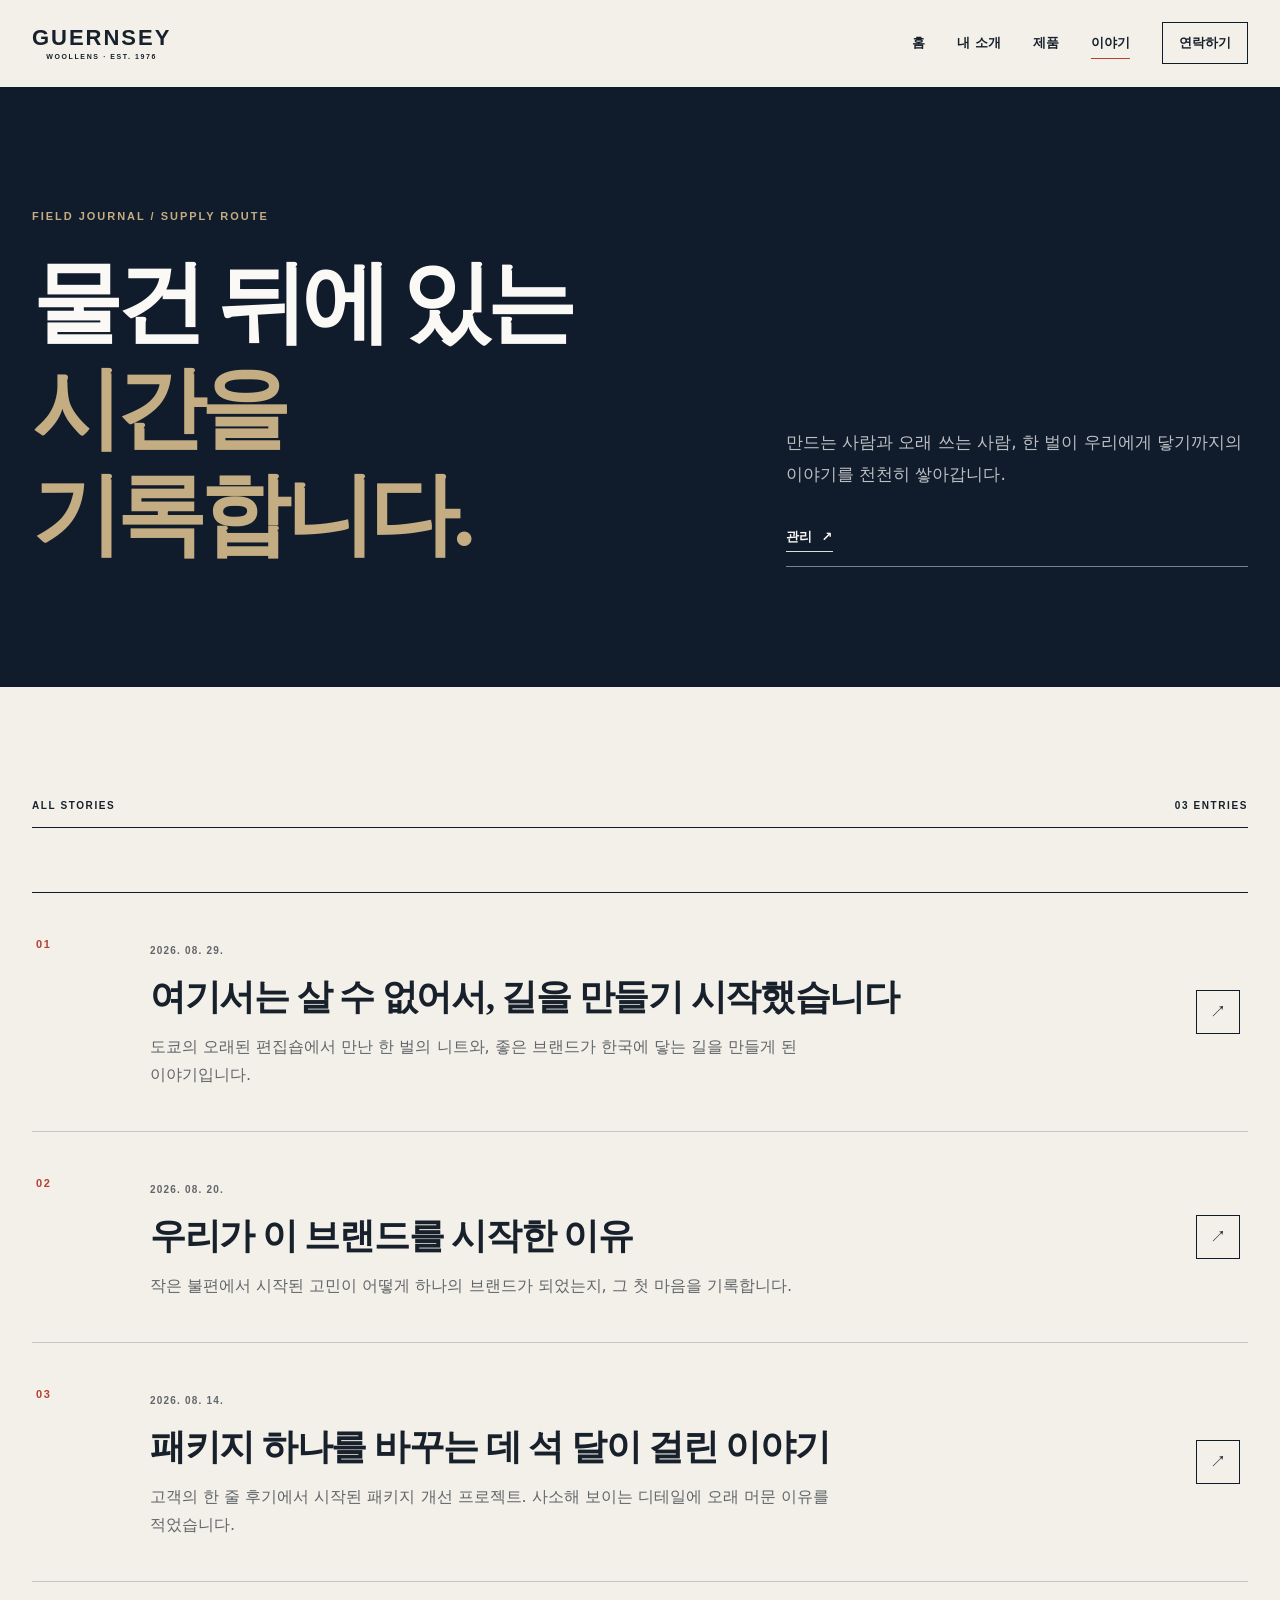
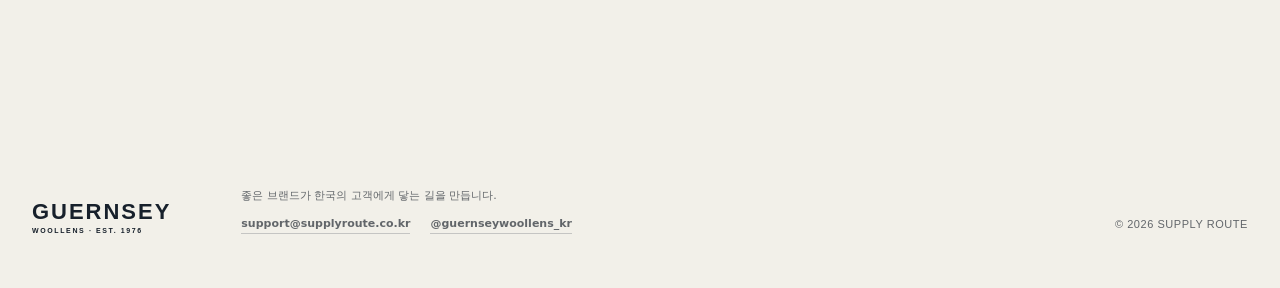
==== commit 0b613257: "Sync story/index.html exactly with verified local source" ====
--- a/story/index.html
+++ b/story/index.html
@@ -70,4 +70,3 @@
     </script>
   </body>
 </html>
-
--- a/styles.css
+++ b/styles.css
@@ -507,4 +507,3 @@
   .button, .menu-button, .site-nav .nav-contact { border: 1px solid ButtonText; }
   .hero-ghost, .contact-mark { color: CanvasText; -webkit-text-stroke: 0; opacity: .08; }
 }
-
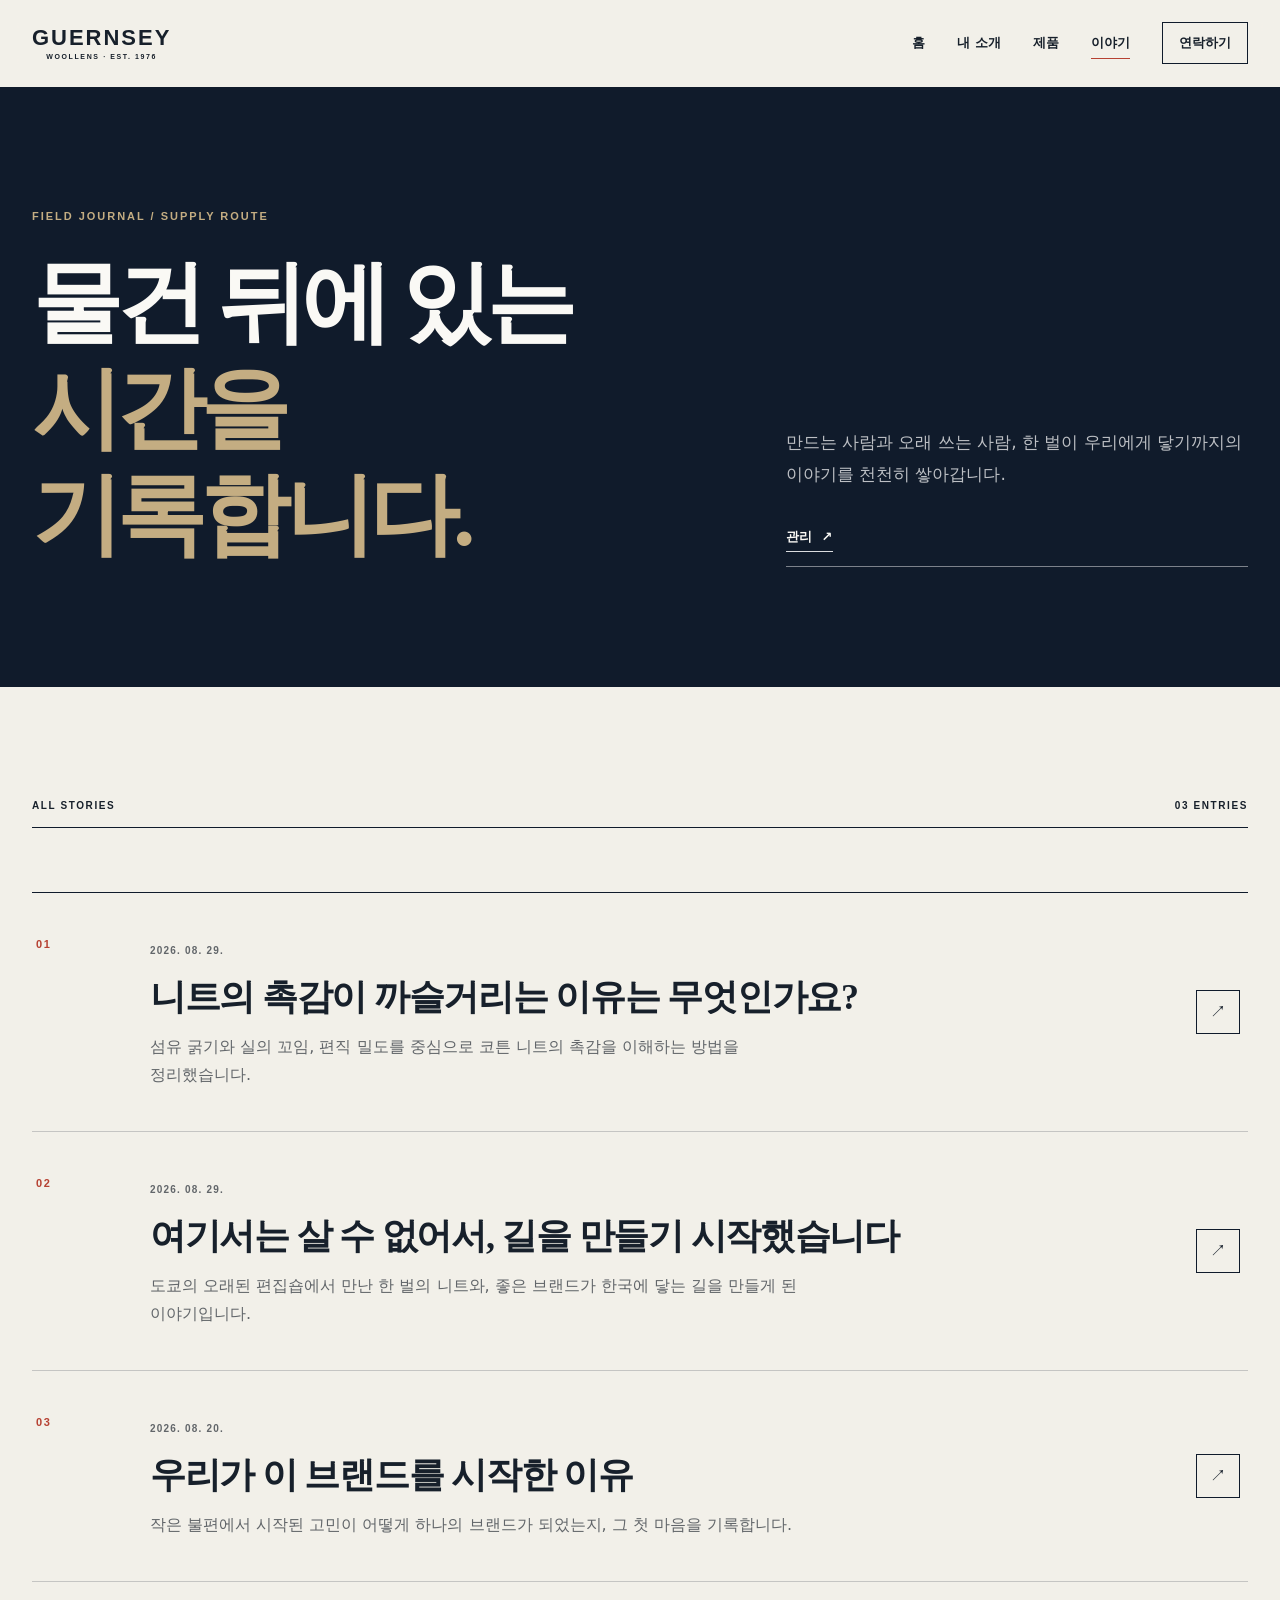
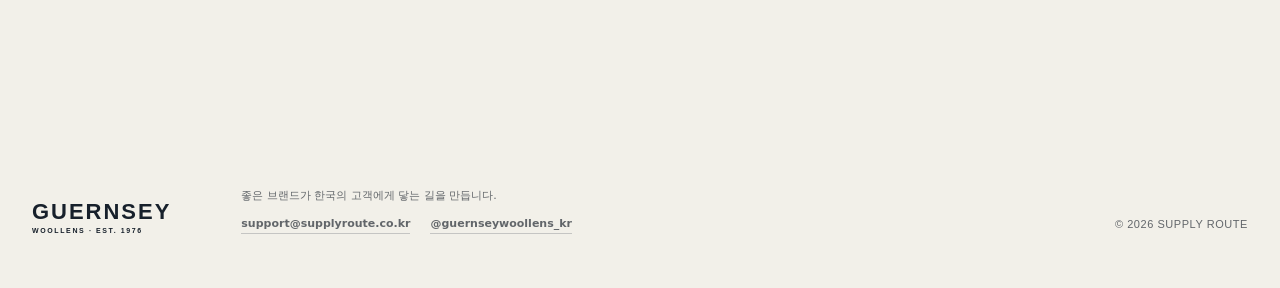
==== commit d90241e7: "Publish knit texture guide" ====
--- a/story/index.html
+++ b/story/index.html
@@ -3,9 +3,27 @@
   <head>
     <meta charset="utf-8">
     <meta name="viewport" content="width=device-width, initial-scale=1">
-    <meta name="description" content="서플라이루트와 건지울른스가 오래 남는 물건과 그 뒤의 사람들을 기록합니다.">
+    <meta name="description" content="건지울른스와 서플라이루트가 헤리티지 브랜드, 오래 입는 옷, 제품 뒤에 있는 사람과 시간을 기록합니다.">
     <meta name="theme-color" content="#101b2b">
-    <title>이야기 | 건지울른스 · 서플라이루트</title>
+    <link rel="canonical" href="https://guernsey-woollens-swpark.vercel.app/story/">
+    <meta property="og:type" content="website">
+    <meta property="og:locale" content="ko_KR">
+    <meta property="og:site_name" content="건지울른스">
+    <meta property="og:title" content="건지울른스 이야기 | 헤리티지와 오래 입는 옷">
+    <meta property="og:description" content="헤리티지 브랜드와 오래 입는 옷, 제품 뒤에 있는 사람과 시간을 기록합니다.">
+    <meta property="og:url" content="https://guernsey-woollens-swpark.vercel.app/story/">
+    <meta property="og:image" content="https://guernsey-woollens-swpark.vercel.app/assets/guernsey-harbour.jpg">
+    <title>건지울른스 이야기 | 헤리티지와 오래 입는 옷</title>
+    <script type="application/ld+json">
+      {
+        "@context": "https://schema.org",
+        "@type": "Blog",
+        "url": "https://guernsey-woollens-swpark.vercel.app/story/",
+        "name": "건지울른스 이야기",
+        "description": "헤리티지 브랜드와 오래 입는 옷, 제품 뒤에 있는 사람과 시간에 관한 기록",
+        "inLanguage": "ko-KR"
+      }
+    </script>
     <link rel="stylesheet" href="../styles.css">
     <script src="../script.js" defer></script>
   </head>
@@ -60,7 +78,7 @@
         fetch('posts.json',{cache:'no-store'})
           .then((response) => { if(!response.ok) throw new Error(String(response.status)); return response.json(); })
           .then((posts) => {
-            const sorted = Array.isArray(posts) ? posts.slice().sort((a,b) => String(b.date||'').localeCompare(String(a.date||''))) : [];
+            const sorted = Array.isArray(posts) ? posts.filter((post) => !post.draft).slice().sort((a,b) => String(b.date||'').localeCompare(String(a.date||''))) : [];
             count.textContent = `${String(sorted.length).padStart(2,'0')} ENTRIES`;
             if(!sorted.length){ list.innerHTML = '<li class="blog-loading">아직 올라온 글이 없습니다.</li>'; return; }
             list.replaceChildren(...sorted.map(createStory)); list.querySelectorAll('[data-reveal]').forEach((item) => item.classList.add('is-visible'));
--- a/styles.css
+++ b/styles.css
@@ -332,6 +332,14 @@
 .post-faq summary::-webkit-details-marker { display: none; }
 .post-faq summary::before { content: "Q. "; color: var(--signal); }
 .post-faq details p { margin: 12px 0 0; color: var(--muted); }
+.post-key-sentence { color: var(--navy); font-weight: 800; }
+.post-sources { margin-top: 70px; padding-top: 24px; border-top: 1px solid var(--line); }
+.post-sources h2 { margin-bottom: 16px; font-family: var(--display); font-size: 24px; }
+.post-sources ol { margin: 0; padding-left: 1.25em; color: var(--muted); font-size: 14px; line-height: 1.8; }
+.post-sources a { text-decoration: underline; text-underline-offset: 3px; }
+.post-cta { margin-top: 70px; padding: 34px; background: var(--sand); }
+.post-cta h2 { margin: 0 0 12px; font-family: var(--display); font-size: 27px; }
+.post-cta p { margin: 0 0 22px; color: var(--muted); line-height: 1.8; }
 .post-pagination { display: grid; grid-template-columns: 1fr 1fr; gap: 20px; margin-top: 86px; padding-top: 20px; border-top: 1px solid var(--navy); }
 .post-pagination a { min-width: 0; padding: 20px 0; }
 .post-pagination a:last-child { text-align: right; }
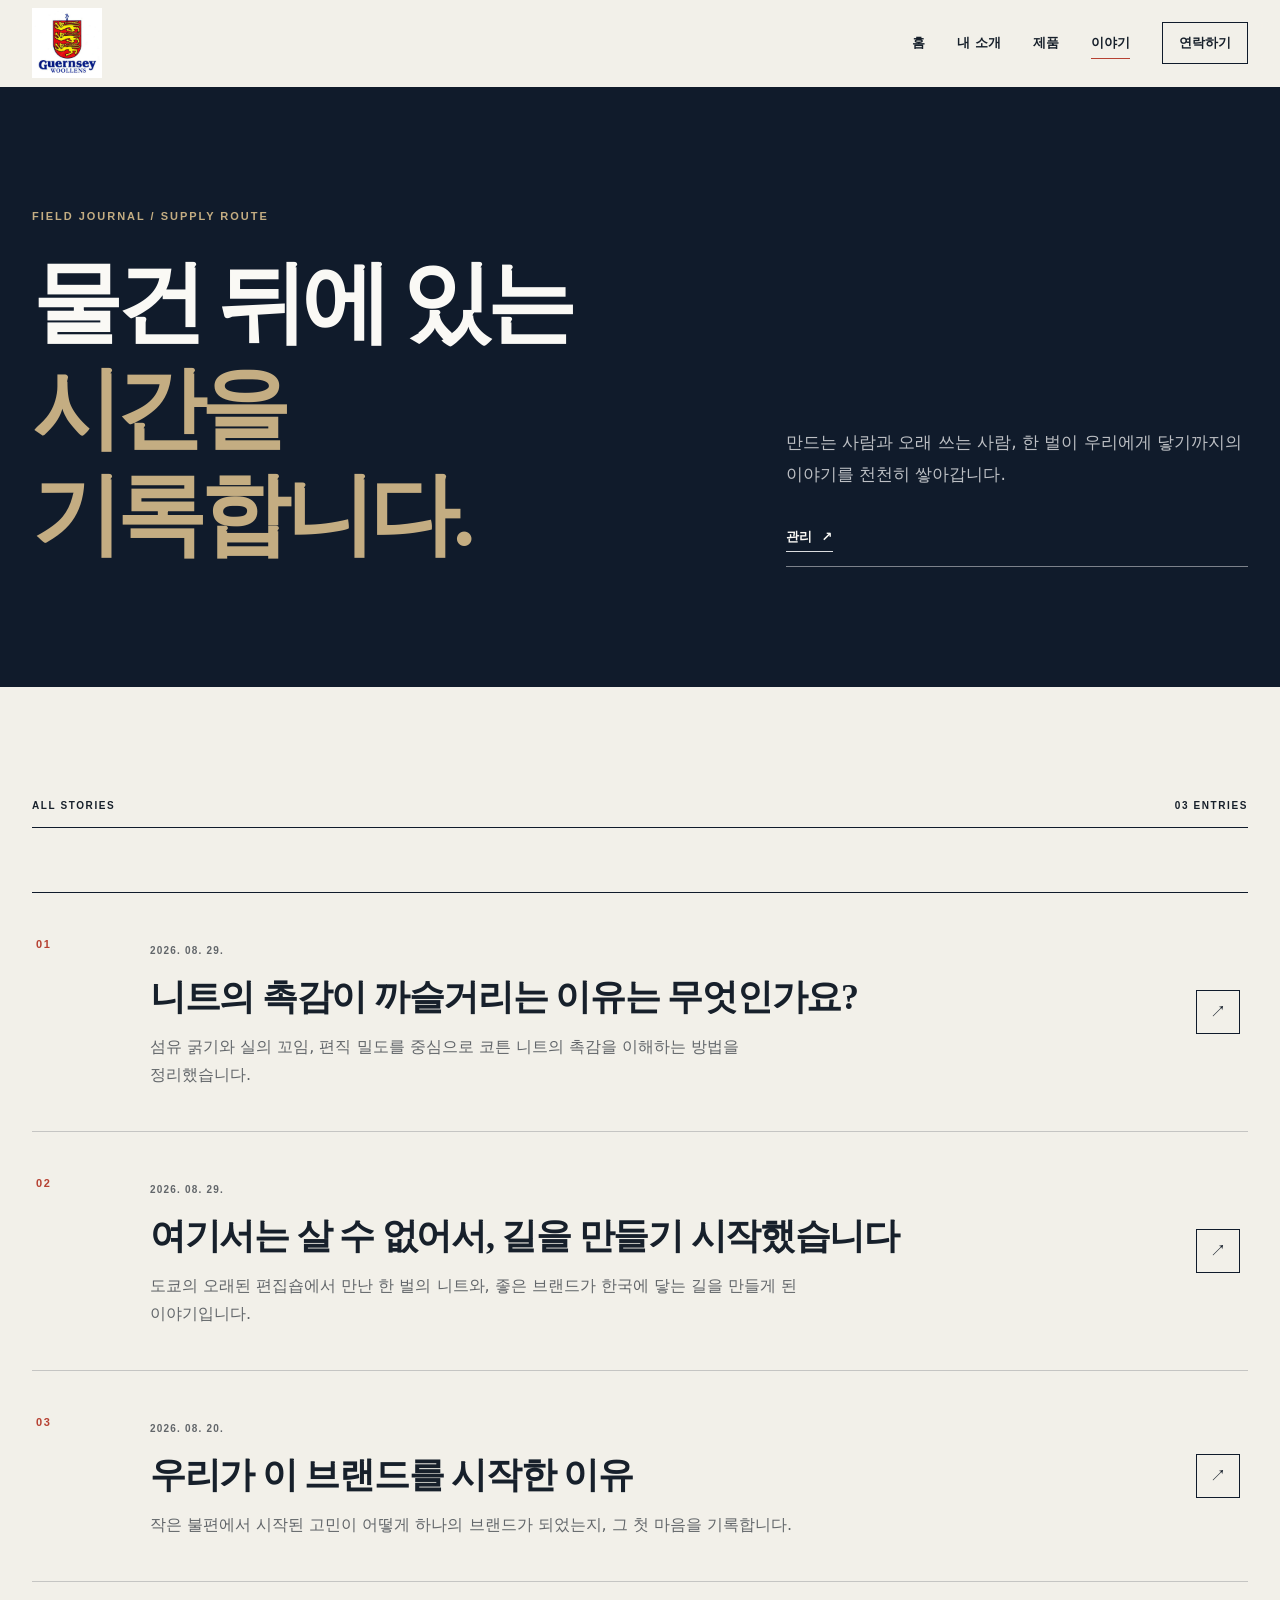
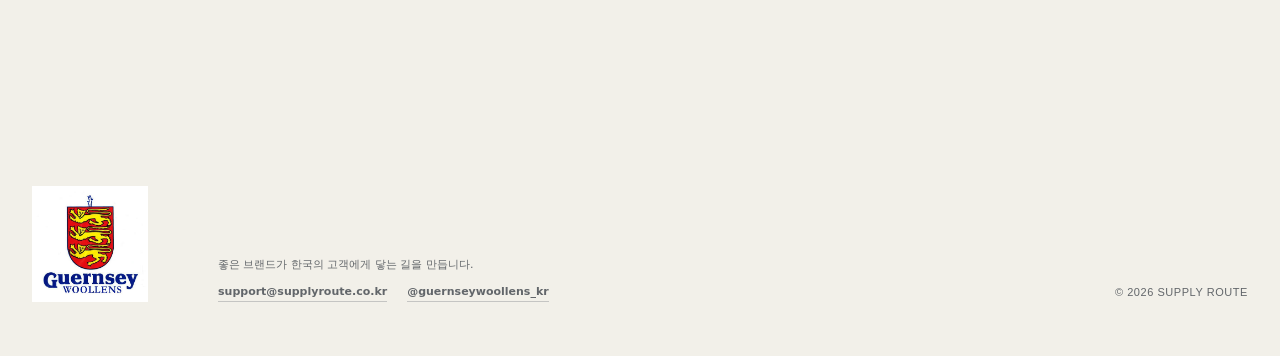
==== commit ddef84b6: "feat: apply Guernsey Woollens brand logo" ====
--- a/story/index.html
+++ b/story/index.html
@@ -5,20 +5,20 @@
     <meta name="viewport" content="width=device-width, initial-scale=1">
     <meta name="description" content="건지울른스와 서플라이루트가 헤리티지 브랜드, 오래 입는 옷, 제품 뒤에 있는 사람과 시간을 기록합니다.">
     <meta name="theme-color" content="#101b2b">
-    <link rel="canonical" href="https://guernsey-woollens-swpark.vercel.app/story/">
+    <link rel="canonical" href="https://guernseywoollens-swpark.pages.dev/story/">
     <meta property="og:type" content="website">
     <meta property="og:locale" content="ko_KR">
     <meta property="og:site_name" content="건지울른스">
     <meta property="og:title" content="건지울른스 이야기 | 헤리티지와 오래 입는 옷">
     <meta property="og:description" content="헤리티지 브랜드와 오래 입는 옷, 제품 뒤에 있는 사람과 시간을 기록합니다.">
-    <meta property="og:url" content="https://guernsey-woollens-swpark.vercel.app/story/">
-    <meta property="og:image" content="https://guernsey-woollens-swpark.vercel.app/assets/guernsey-harbour.jpg">
+    <meta property="og:url" content="https://guernseywoollens-swpark.pages.dev/story/">
+    <meta property="og:image" content="https://guernseywoollens-swpark.pages.dev/assets/guernsey-harbour.jpg">
     <title>건지울른스 이야기 | 헤리티지와 오래 입는 옷</title>
     <script type="application/ld+json">
       {
         "@context": "https://schema.org",
         "@type": "Blog",
-        "url": "https://guernsey-woollens-swpark.vercel.app/story/",
+        "url": "https://guernseywoollens-swpark.pages.dev/story/",
         "name": "건지울른스 이야기",
         "description": "헤리티지 브랜드와 오래 입는 옷, 제품 뒤에 있는 사람과 시간에 관한 기록",
         "inLanguage": "ko-KR"
@@ -31,7 +31,7 @@
     <a class="skip-link" href="#main">본문으로 바로가기</a>
     <header class="site-header" data-header>
       <div class="header-inner">
-        <a class="wordmark" href="../index.html" aria-label="건지울른스 홈"><strong>GUERNSEY</strong><span>WOOLLENS · EST. 1976</span></a>
+        <a class="wordmark" href="../index.html" aria-label="건지울른스 홈"><img class="brand-logo" src="../assets/guernsey-logo.png" width="419" height="420" alt=""></a>
         <button class="menu-button" type="submit" aria-expanded="false" aria-controls="site-nav" aria-label="메뉴 열기" data-menu-button><span></span><span></span></button>
         <nav class="site-nav" id="site-nav" aria-label="주요 메뉴" data-menu>
           <a href="../index.html">홈</a><a href="../about.html">내 소개</a><a href="../products.html">제품</a>
@@ -51,7 +51,7 @@
       </section>
     </main>
     <footer class="site-footer">
-      <a class="wordmark footer-wordmark" href="../index.html"><strong>GUERNSEY</strong><span>WOOLLENS · EST. 1976</span></a>
+      <a class="wordmark footer-wordmark" href="../index.html" aria-label="건지울른스 홈"><img class="brand-logo" src="../assets/guernsey-logo.png" width="419" height="420" alt=""></a>
       <div class="footer-copy"><p>좋은 브랜드가 한국의 고객에게 닿는 길을 만듭니다.</p><div class="footer-links"><a href="mailto:support@supplyroute.co.kr" target="_blank" rel="noopener noreferrer">support@supplyroute.co.kr</a><a href="https://www.instagram.com/guernseywoollens_kr/" target="_blank" rel="noopener noreferrer">@guernseywoollens_kr</a></div></div>
       <p class="copyright">© <span data-year>2026</span> SUPPLY ROUTE</p>
     </footer>
--- a/styles.css
+++ b/styles.css
@@ -56,9 +56,8 @@
 }
 .site-header.is-scrolled { border-color: var(--line); }
 .header-inner { width: var(--page); height: 86px; margin: 0 auto; display: flex; align-items: center; justify-content: space-between; }
-.wordmark { display: inline-flex; flex-direction: column; align-items: center; gap: 0; line-height: 1; }
-.wordmark strong { font-family: var(--utility); font-size: 22px; font-stretch: condensed; letter-spacing: .09em; }
-.wordmark span { margin-top: 4px; font-family: var(--utility); font-size: 7px; font-weight: 700; letter-spacing: .23em; }
+.wordmark { display: inline-flex; align-items: center; justify-content: center; flex: none; line-height: 1; }
+.brand-logo { display: block; width: 70px; height: 70px; object-fit: contain; }
 .site-nav { display: flex; align-items: center; gap: 32px; font-size: 13px; font-weight: 700; }
 .site-nav a { position: relative; padding: 11px 0; }
 .site-nav a::after { content: ""; position: absolute; left: 0; right: 100%; bottom: 6px; height: 1px; background: var(--signal); transition: right 180ms ease; }
@@ -189,6 +188,7 @@
 
 .site-footer { width: var(--page); margin: 0 auto; padding: 54px 0; display: grid; grid-template-columns: auto 1fr auto; align-items: end; gap: 70px; }
 .footer-wordmark { align-items: flex-start; }
+.footer-wordmark .brand-logo { width: 116px; height: 116px; }
 .footer-copy p, .copyright { margin: 0; color: var(--muted); font-size: 11px; }
 .footer-links { display: flex; flex-wrap: wrap; gap: 8px 20px; margin-top: 8px; }
 .footer-links a { color: var(--muted); border-bottom: 1px solid var(--line); font-size: 11px; font-weight: 700; transition: color 180ms ease, border-color 180ms ease; }
@@ -271,6 +271,8 @@
 .product-card-price { margin: 0; font-family: var(--utility); font-size: 15px; font-weight: 800; letter-spacing: .02em; }
 .product-buy-link { display: inline-flex; align-items: center; min-height: 42px; padding: 8px 15px; background: var(--navy); color: var(--white); font-size: 12px; font-weight: 800; transition: background 180ms ease, transform 180ms ease; }
 .product-buy-link:hover { background: var(--signal); transform: translateY(-2px); }
+.product-detail-link { display: inline-block; margin: -2px 0 16px; padding-bottom: 2px; border-bottom: 1px solid currentColor; font-size: 11px; font-weight: 700; }
+.product-detail-link:hover, .product-detail-link:focus-visible { color: var(--signal); }
 .products-loading, .products-error { grid-column: 1 / -1; margin: 0; padding: 48px 0; border-block: 1px solid var(--line); color: var(--muted); text-align: center; }
 .catalog-hero { min-height: 550px; padding: 120px max(32px, calc((100vw - 1240px) / 2)); display: grid; grid-template-columns: 1.15fr .85fr; gap: 10vw; align-items: end; background: var(--navy); color: var(--white); }
 .catalog-hero .coordinate { color: var(--rope); }
@@ -367,12 +369,266 @@
 .contact-page-note .coordinate { color: var(--signal); }
 .contact-page-note > p:last-child { max-width: 760px; margin: 0; font-family: var(--display); font-size: clamp(30px, 4.5vw, 54px); font-weight: 700; line-height: 1.5; letter-spacing: -.04em; }
 
+/* Product detail — image-led commerce */
+.product-detail-page {
+  --canvas: #f3efe4;
+  --navy: #17382f;
+  --navy-soft: #17382f;
+  --mist: #f3efe4;
+  --white: #f3efe4;
+  --ink: #17382f;
+  --muted: rgba(23, 56, 47, .66);
+  --line: rgba(23, 56, 47, .24);
+  --signal: #a7653f;
+  --signal-dark: #a7653f;
+  --rope: #a7653f;
+  background: var(--canvas);
+  color: var(--navy);
+}
+.product-detail-page .detail-site-header { border-bottom-color: var(--line); background: rgba(243, 239, 228, .96); backdrop-filter: blur(12px); }
+.product-detail-page .header-inner { width: calc(100% - 48px); max-width: none; height: 64px; }
+.product-detail-page .wordmark { align-items: flex-start; }
+.product-detail-page .brand-logo { width: 52px; height: 52px; }
+.product-detail-page .site-nav { gap: 28px; font-size: 12px; font-weight: 500; }
+.product-detail-page .site-nav .nav-contact { border: 0; padding-inline: 0; }
+.product-detail-page .site-nav .nav-contact:hover,
+.product-detail-page .site-nav .nav-contact:focus-visible { background: transparent; color: var(--signal); }
+.detail-selvedge {
+  position: fixed;
+  left: 6px;
+  top: 50%;
+  z-index: 20;
+  color: var(--signal);
+  font-family: var(--utility);
+  font-size: 8px;
+  font-weight: 700;
+  letter-spacing: .18em;
+  writing-mode: vertical-rl;
+  transform: translateY(-50%) rotate(180deg);
+  pointer-events: none;
+}
+.detail-breadcrumb {
+  display: flex;
+  gap: 9px;
+  width: calc(100% - 48px);
+  margin: 0 auto;
+  padding: 20px 0 18px;
+  border-bottom: 1px solid var(--line);
+  color: var(--muted);
+  font-size: 11px;
+}
+.detail-breadcrumb a { color: var(--navy); }
+.detail-commerce {
+  display: grid;
+  grid-template-columns: minmax(0, 1.7fr) minmax(360px, .72fr);
+  align-items: start;
+  gap: 0;
+  width: calc(100% - 48px);
+  margin: 0 auto;
+  border-bottom: 1px solid var(--line);
+}
+.detail-gallery {
+  display: grid;
+  grid-template-columns: repeat(2, minmax(0, 1fr));
+  gap: 8px;
+  padding: 24px 24px 24px 0;
+  border-right: 1px solid var(--line);
+}
+.detail-gallery-item { position: relative; min-width: 0; margin: 0; overflow: hidden; background: var(--canvas); }
+.detail-gallery-item img {
+  width: 100%;
+  height: 100%;
+  aspect-ratio: 3 / 4;
+  object-fit: cover;
+  transition: transform 700ms cubic-bezier(.2,.65,.2,1);
+}
+.detail-gallery-item:hover img { transform: scale(1.018); }
+.detail-gallery-product img { object-fit: contain; mix-blend-mode: multiply; }
+.detail-gallery-wide { grid-column: 1 / -1; }
+.detail-gallery-wide img { aspect-ratio: 16 / 9; object-position: center 30%; }
+.detail-gallery-item figcaption {
+  position: absolute;
+  left: 14px;
+  right: 14px;
+  bottom: 12px;
+  padding-top: 8px;
+  border-top: 1px solid currentColor;
+  color: var(--navy);
+  font-family: var(--utility);
+  font-size: 8px;
+  font-weight: 700;
+  letter-spacing: .14em;
+}
+.detail-gallery-worn figcaption,
+.detail-gallery-wide figcaption { color: var(--canvas); }
+.detail-buy-panel {
+  position: sticky;
+  top: 64px;
+  padding: clamp(36px, 4vw, 64px) clamp(24px, 3.5vw, 52px) 56px;
+}
+.detail-code,
+.detail-eyebrow {
+  margin-bottom: 18px;
+  color: var(--signal);
+  font-family: var(--utility);
+  font-size: 9px;
+  font-weight: 700;
+  letter-spacing: .17em;
+  text-transform: uppercase;
+}
+.detail-buy-panel h1 {
+  max-width: 520px;
+  margin: 0 0 12px;
+  font-family: var(--body);
+  font-size: clamp(38px, 4vw, 58px);
+  font-weight: 300;
+  line-height: 1.18;
+  letter-spacing: -.055em;
+}
+.detail-title-en { margin-bottom: 30px; color: var(--muted); font-family: var(--utility); font-size: 10px; letter-spacing: .08em; text-transform: uppercase; }
+.detail-price { margin-bottom: 28px; font-size: 15px; font-weight: 700; letter-spacing: .02em; }
+.detail-lead { max-width: 38ch; margin-bottom: 38px; color: var(--muted); font-size: 14px; line-height: 1.85; }
+.detail-option { padding: 20px 0 26px; border-top: 1px solid var(--line); }
+.detail-option-heading { display: flex; justify-content: space-between; align-items: baseline; margin-bottom: 18px; }
+.detail-option-heading h2 { margin: 0; font-size: 12px; font-weight: 700; }
+.detail-option-heading span { color: var(--muted); font-size: 11px; }
+.detail-colours { display: grid; grid-template-columns: repeat(4, minmax(0, 1fr)); gap: 8px; }
+.detail-colour { display: grid; gap: 7px; color: var(--muted); font-size: 9px; line-height: 1.3; }
+.detail-colour span { width: 100%; height: 36px; border: 1px solid var(--line); background: var(--swatch); }
+.detail-colour:hover,
+.detail-colour:focus-visible,
+.detail-colour.is-current { color: var(--navy); }
+.detail-colour.is-current span { outline: 1px solid var(--navy); outline-offset: 2px; }
+.detail-buy-button {
+  display: flex;
+  align-items: center;
+  justify-content: space-between;
+  min-height: 58px;
+  margin-top: 6px;
+  padding: 14px 18px;
+  background: var(--navy);
+  color: var(--canvas);
+  font-size: 13px;
+  font-weight: 700;
+  transition: background 180ms ease, color 180ms ease;
+}
+.detail-buy-button:hover,
+.detail-buy-button:focus-visible { background: var(--signal); }
+.detail-service-link { display: inline-block; margin: 16px 0 28px; padding-bottom: 2px; border-bottom: 1px solid currentColor; font-size: 11px; }
+.detail-disclosures { border-top: 1px solid var(--line); }
+.detail-disclosures details { border-bottom: 1px solid var(--line); }
+.detail-disclosures summary {
+  position: relative;
+  padding: 17px 26px 17px 0;
+  cursor: pointer;
+  font-size: 12px;
+  font-weight: 700;
+  list-style: none;
+}
+.detail-disclosures summary::-webkit-details-marker { display: none; }
+.detail-disclosures summary::after { content: "+"; position: absolute; right: 2px; font-weight: 400; }
+.detail-disclosures details[open] summary::after { content: "−"; }
+.detail-disclosures details > p { max-width: 42ch; margin: 0 0 20px; color: var(--muted); font-size: 12px; line-height: 1.8; }
+.detail-disclosures dl { margin: 0 0 18px; }
+.detail-disclosures dl div { display: grid; grid-template-columns: 76px 1fr; padding: 6px 0; font-size: 11px; }
+.detail-disclosures dt { color: var(--muted); }
+.detail-disclosures dd { margin: 0; }
+.detail-manifesto {
+  display: grid;
+  grid-template-columns: 1.08fr .92fr;
+  gap: 12vw;
+  width: min(1180px, calc(100% - 64px));
+  margin: 18vh auto;
+  align-items: end;
+}
+.detail-manifesto h2,
+.detail-note h2,
+.detail-ledger h2,
+.detail-related h2,
+.detail-final-cta h2 {
+  margin: 0;
+  font-family: var(--body);
+  font-size: clamp(42px, 5.5vw, 76px);
+  font-weight: 300;
+  line-height: 1.16;
+  letter-spacing: -.06em;
+}
+.detail-manifesto > p { max-width: 40ch; margin: 0; color: var(--muted); font-size: 16px; line-height: 2; }
+.detail-editorial { width: calc(100% - 48px); margin: 0 auto; }
+.detail-editorial-hero { position: relative; margin: 0; overflow: hidden; }
+.detail-editorial-hero img { height: min(86vh, 980px); object-fit: cover; object-position: center; }
+.detail-editorial-hero figcaption {
+  position: absolute;
+  left: 24px;
+  right: 24px;
+  bottom: 22px;
+  display: flex;
+  justify-content: space-between;
+  gap: 24px;
+  padding-top: 12px;
+  border-top: 1px solid var(--canvas);
+  color: var(--canvas);
+  font-family: var(--utility);
+  font-size: 9px;
+  letter-spacing: .14em;
+}
+.detail-note {
+  display: grid;
+  grid-template-columns: 1.1fr .9fr;
+  gap: 12vw;
+  width: min(1180px, calc(100% - 64px));
+  margin: 18vh auto;
+  align-items: end;
+}
+.detail-note > p { max-width: 42ch; margin: 0; color: var(--muted); font-size: 15px; line-height: 2; }
+.detail-image-pair { display: grid; grid-template-columns: 1fr 1fr; gap: 8px; }
+.detail-image-pair figure { margin: 0; }
+.detail-image-pair img { height: 78vw; max-height: 1100px; object-fit: cover; }
+.detail-image-pair figure:first-child img { object-position: center 32%; }
+.detail-image-pair figcaption { padding: 10px 0; border-bottom: 1px solid var(--line); font-family: var(--utility); font-size: 8px; letter-spacing: .14em; }
+.detail-ledger {
+  display: grid;
+  grid-template-columns: .8fr 1.2fr;
+  gap: 10vw;
+  width: min(1180px, calc(100% - 64px));
+  margin: 20vh auto;
+}
+.detail-ledger h2 { font-size: clamp(40px, 4.5vw, 64px); }
+.detail-ledger dl { margin: 0; border-top: 1px solid var(--navy); }
+.detail-ledger dl > div { display: grid; grid-template-columns: 54px 1fr; gap: 22px; padding: 24px 0; border-bottom: 1px solid var(--line); }
+.detail-ledger dt { color: var(--signal); font-family: var(--utility); font-size: 9px; letter-spacing: .14em; }
+.detail-ledger dd { display: flex; justify-content: space-between; gap: 24px; margin: 0; }
+.detail-ledger dd strong { font-size: 17px; font-weight: 500; }
+.detail-ledger dd span { max-width: 28ch; color: var(--muted); font-size: 12px; text-align: right; }
+.detail-related { width: calc(100% - 48px); margin: 0 auto; padding: 16vh 0; border-top: 1px solid var(--navy); }
+.detail-related-heading { display: flex; justify-content: space-between; align-items: end; gap: 40px; margin-bottom: 64px; }
+.detail-related-heading h2 { font-size: clamp(38px, 4vw, 58px); }
+.detail-related-heading > a { padding-bottom: 3px; border-bottom: 1px solid currentColor; font-size: 11px; }
+.detail-related-grid { grid-template-columns: repeat(3, 1fr); }
+.detail-related-grid .product-card-image { background: var(--canvas); }
+.detail-related-grid .product-card-content { padding-inline: 0; }
+.detail-final-cta {
+  min-height: 78vh;
+  display: grid;
+  align-content: center;
+  justify-items: center;
+  padding: 14vh 24px;
+  background: var(--navy);
+  color: var(--canvas);
+  text-align: center;
+}
+.detail-final-cta .detail-eyebrow { color: var(--signal); }
+.detail-final-cta h2 { margin-bottom: 44px; font-size: clamp(48px, 7vw, 98px); }
+.detail-final-cta > a { display: inline-flex; gap: 16px; padding: 13px 0 7px; border-bottom: 1px solid currentColor; font-size: 13px; font-weight: 700; }
+.product-detail-page .detail-footer { color: var(--navy); }
+
 [data-reveal] { opacity: 0; transform: translateY(22px); transition: opacity 650ms ease, transform 650ms cubic-bezier(.2,.7,.2,1); }
 [data-reveal].is-visible { opacity: 1; transform: none; }
 
 @media (max-width: 980px) {
   :root { --page: min(100% - 40px, 760px); }
   .header-inner { height: 76px; }
+  .brand-logo { width: 62px; height: 62px; }
   .menu-button { position: relative; z-index: 61; display: grid; place-content: center; gap: 6px; width: 48px; height: 48px; padding: 0; border: 1px solid var(--line); background: var(--canvas); cursor: pointer; }
   .menu-button span { width: 21px; height: 2px; background: var(--navy); transition: transform 180ms ease; }
   .menu-button[aria-expanded="true"] span:first-child { transform: translateY(4px) rotate(45deg); }
@@ -423,7 +679,8 @@
 
 @media (max-width: 620px) {
   :root { --page: calc(100% - 32px); }
-  .wordmark strong { font-size: 19px; }
+  .brand-logo { width: 58px; height: 58px; }
+  .footer-wordmark .brand-logo { width: 96px; height: 96px; }
   .hero-copy { padding-top: 58px; }
   .hero h1 { font-size: 48px; }
   .hero-description { font-size: 16px; }
@@ -515,3 +772,58 @@
   .button, .menu-button, .site-nav .nav-contact { border: 1px solid ButtonText; }
   .hero-ghost, .contact-mark { color: CanvasText; -webkit-text-stroke: 0; opacity: .08; }
 }
+
+@media (max-width: 980px) {
+  .product-detail-page .header-inner,
+  .detail-breadcrumb,
+  .detail-commerce,
+  .detail-editorial,
+  .detail-related { width: calc(100% - 32px); }
+  .product-detail-page .site-nav { font-family: var(--body); font-weight: 300; }
+  .product-detail-page .site-nav .nav-contact { color: inherit; }
+  .detail-selvedge { display: none; }
+  .detail-commerce { grid-template-columns: 1fr; }
+  .detail-gallery { padding-right: 0; border-right: 0; border-bottom: 1px solid var(--line); }
+  .detail-buy-panel { position: static; padding: 64px 0 76px; }
+  .detail-manifesto,
+  .detail-note,
+  .detail-ledger { gap: 8vw; }
+  .detail-related-grid { grid-template-columns: repeat(2, 1fr); }
+  .detail-related-grid .product-card:last-child { display: none; }
+}
+
+@media (max-width: 620px) {
+  .product-detail-page .header-inner { height: 68px; }
+  .product-detail-page .brand-logo { width: 56px; height: 56px; }
+  .product-detail-page .menu-button { width: 42px; height: 42px; }
+  .detail-breadcrumb { padding-block: 15px; }
+  .detail-gallery { grid-template-columns: 1fr; gap: 0; padding-top: 16px; }
+  .detail-gallery-worn,
+  .detail-gallery-wide { display: none; }
+  .detail-gallery-item img { aspect-ratio: 4 / 5; }
+  .detail-gallery-item figcaption { left: 10px; right: 10px; }
+  .detail-buy-panel { padding: 48px 0 64px; }
+  .detail-buy-panel h1 { font-size: 39px; }
+  .detail-lead { font-size: 14px; }
+  .detail-colours { grid-template-columns: repeat(2, 1fr); gap: 16px 8px; }
+  .detail-manifesto,
+  .detail-note,
+  .detail-ledger { grid-template-columns: 1fr; width: calc(100% - 32px); margin-block: 15vh; gap: 48px; }
+  .detail-manifesto h2,
+  .detail-note h2,
+  .detail-final-cta h2 { font-size: 42px; }
+  .detail-manifesto > p,
+  .detail-note > p { font-size: 15px; }
+  .detail-editorial-hero img { height: 116vw; }
+  .detail-editorial-hero figcaption { left: 14px; right: 14px; flex-direction: column; gap: 5px; }
+  .detail-image-pair { grid-template-columns: 1fr; gap: 48px; }
+  .detail-image-pair img { height: 125vw; }
+  .detail-ledger dl > div { grid-template-columns: 36px 1fr; gap: 12px; }
+  .detail-ledger dd { display: grid; gap: 5px; }
+  .detail-ledger dd span { text-align: left; }
+  .detail-related { padding-block: 12vh; }
+  .detail-related-heading { align-items: flex-start; flex-direction: column; margin-bottom: 44px; }
+  .detail-related-grid { grid-template-columns: 1fr; }
+  .detail-related-grid .product-card:last-child { display: block; }
+  .detail-final-cta { min-height: 70vh; }
+}
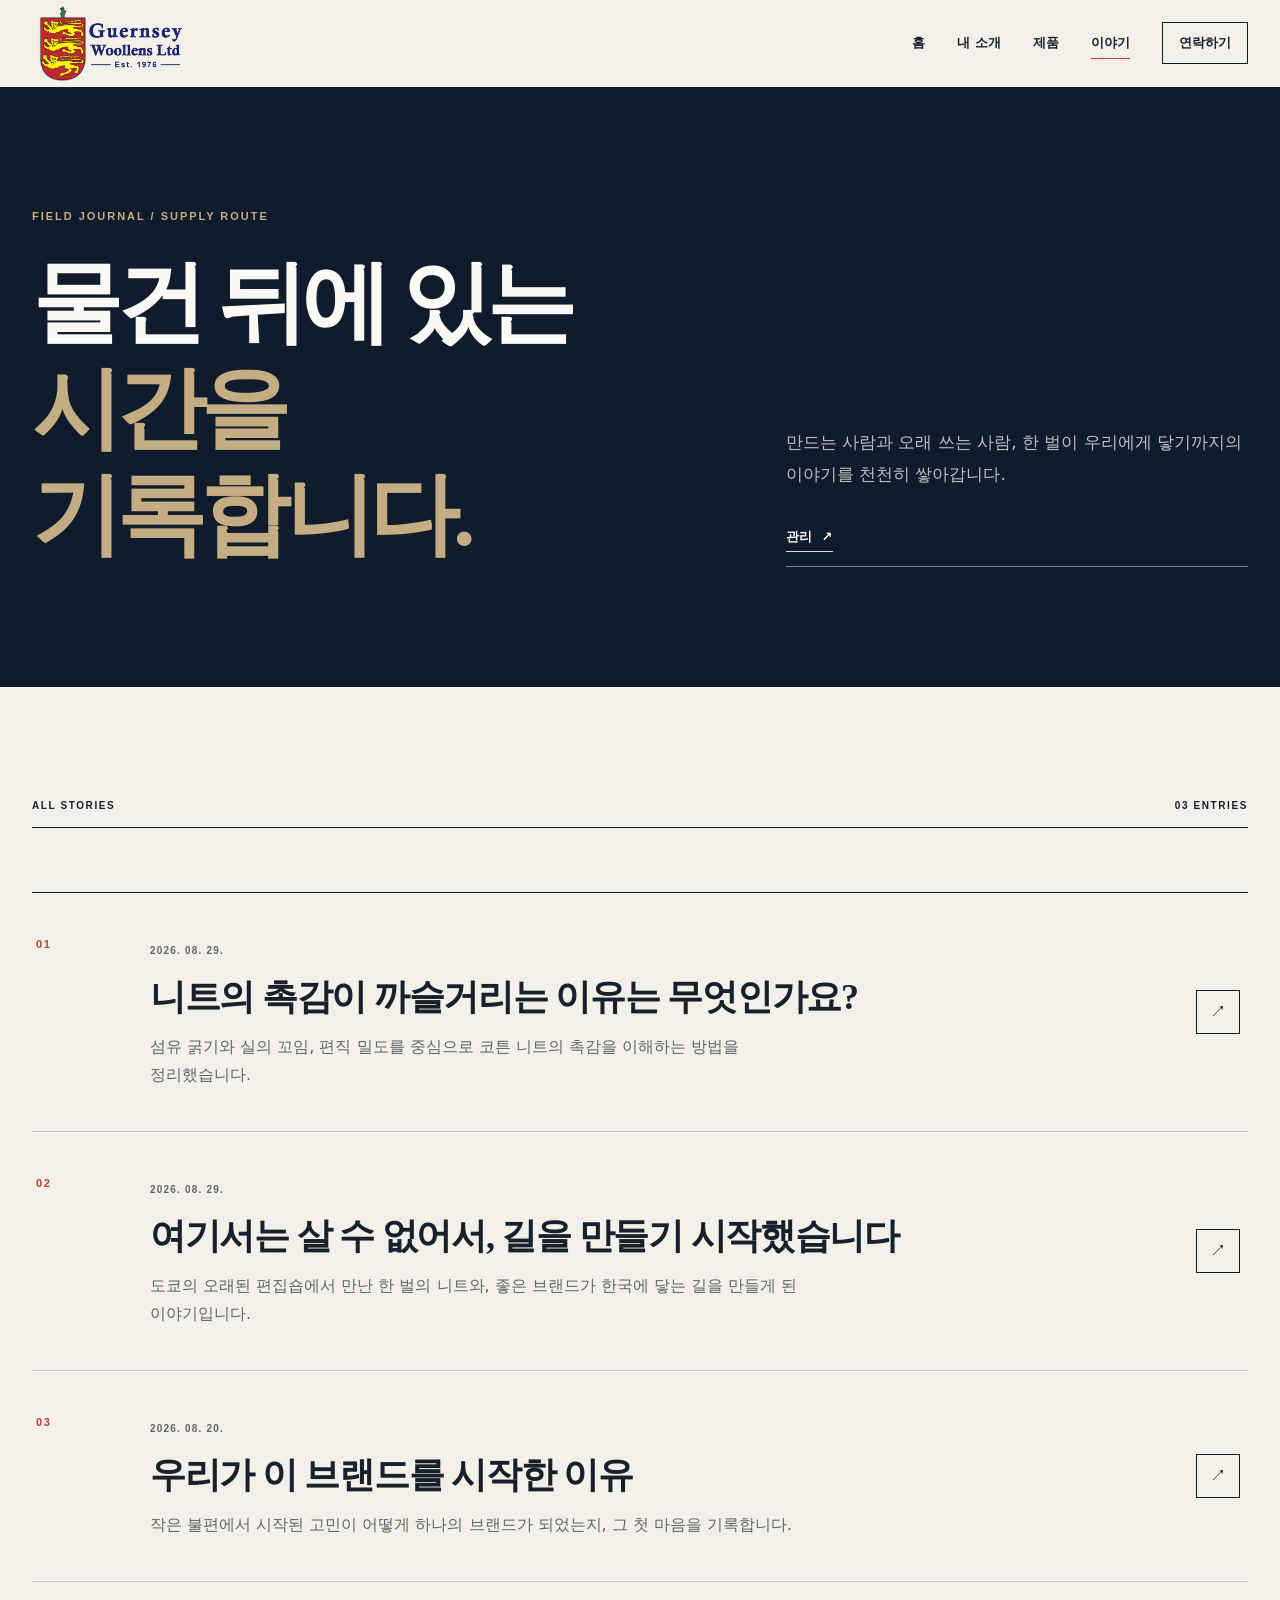
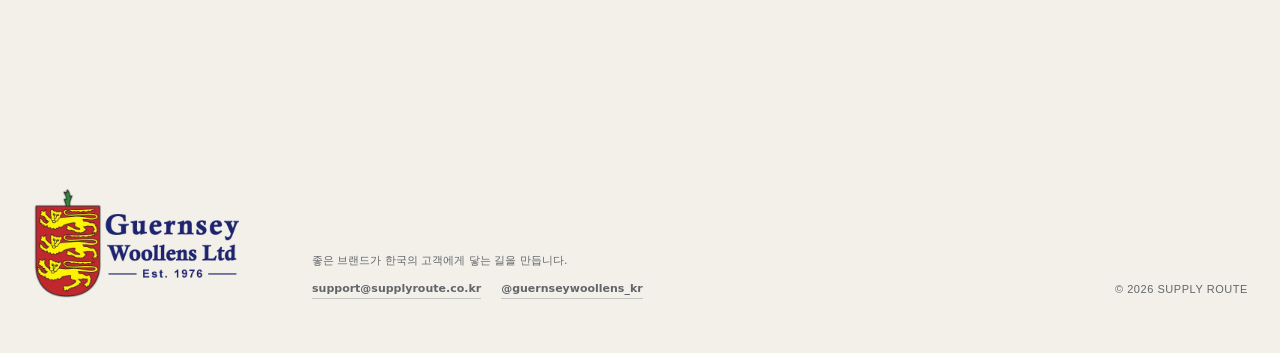
==== commit ccbec158: "feat: update logo and include hero video assets" ====
--- a/story/index.html
+++ b/story/index.html
@@ -31,7 +31,7 @@
     <a class="skip-link" href="#main">본문으로 바로가기</a>
     <header class="site-header" data-header>
       <div class="header-inner">
-        <a class="wordmark" href="../index.html" aria-label="건지울른스 홈"><img class="brand-logo" src="../assets/guernsey-logo.png" width="419" height="420" alt=""></a>
+        <a class="wordmark" href="../index.html" aria-label="건지울른스 홈"><img class="brand-logo" src="../assets/guernsey-logo.png" width="560" height="300" alt=""></a>
         <button class="menu-button" type="submit" aria-expanded="false" aria-controls="site-nav" aria-label="메뉴 열기" data-menu-button><span></span><span></span></button>
         <nav class="site-nav" id="site-nav" aria-label="주요 메뉴" data-menu>
           <a href="../index.html">홈</a><a href="../about.html">내 소개</a><a href="../products.html">제품</a>
@@ -51,7 +51,7 @@
       </section>
     </main>
     <footer class="site-footer">
-      <a class="wordmark footer-wordmark" href="../index.html" aria-label="건지울른스 홈"><img class="brand-logo" src="../assets/guernsey-logo.png" width="419" height="420" alt=""></a>
+      <a class="wordmark footer-wordmark" href="../index.html" aria-label="건지울른스 홈"><img class="brand-logo" src="../assets/guernsey-logo.png" width="560" height="300" alt=""></a>
       <div class="footer-copy"><p>좋은 브랜드가 한국의 고객에게 닿는 길을 만듭니다.</p><div class="footer-links"><a href="mailto:support@supplyroute.co.kr" target="_blank" rel="noopener noreferrer">support@supplyroute.co.kr</a><a href="https://www.instagram.com/guernseywoollens_kr/" target="_blank" rel="noopener noreferrer">@guernseywoollens_kr</a></div></div>
       <p class="copyright">© <span data-year>2026</span> SUPPLY ROUTE</p>
     </footer>
--- a/styles.css
+++ b/styles.css
@@ -57,7 +57,7 @@
 .site-header.is-scrolled { border-color: var(--line); }
 .header-inner { width: var(--page); height: 86px; margin: 0 auto; display: flex; align-items: center; justify-content: space-between; }
 .wordmark { display: inline-flex; align-items: center; justify-content: center; flex: none; line-height: 1; }
-.brand-logo { display: block; width: 70px; height: 70px; object-fit: contain; }
+.brand-logo { display: block; width: 158px; height: auto; max-height: 78px; object-fit: contain; }
 .site-nav { display: flex; align-items: center; gap: 32px; font-size: 13px; font-weight: 700; }
 .site-nav a { position: relative; padding: 11px 0; }
 .site-nav a::after { content: ""; position: absolute; left: 0; right: 100%; bottom: 6px; height: 1px; background: var(--signal); transition: right 180ms ease; }
@@ -188,7 +188,7 @@
 
 .site-footer { width: var(--page); margin: 0 auto; padding: 54px 0; display: grid; grid-template-columns: auto 1fr auto; align-items: end; gap: 70px; }
 .footer-wordmark { align-items: flex-start; }
-.footer-wordmark .brand-logo { width: 116px; height: 116px; }
+.footer-wordmark .brand-logo { width: 210px; max-height: none; }
 .footer-copy p, .copyright { margin: 0; color: var(--muted); font-size: 11px; }
 .footer-links { display: flex; flex-wrap: wrap; gap: 8px 20px; margin-top: 8px; }
 .footer-links a { color: var(--muted); border-bottom: 1px solid var(--line); font-size: 11px; font-weight: 700; transition: color 180ms ease, border-color 180ms ease; }
@@ -388,7 +388,7 @@
 .product-detail-page .detail-site-header { border-bottom-color: var(--line); background: rgba(243, 239, 228, .96); backdrop-filter: blur(12px); }
 .product-detail-page .header-inner { width: calc(100% - 48px); max-width: none; height: 64px; }
 .product-detail-page .wordmark { align-items: flex-start; }
-.product-detail-page .brand-logo { width: 52px; height: 52px; }
+.product-detail-page .brand-logo { width: 142px; max-height: 68px; }
 .product-detail-page .site-nav { gap: 28px; font-size: 12px; font-weight: 500; }
 .product-detail-page .site-nav .nav-contact { border: 0; padding-inline: 0; }
 .product-detail-page .site-nav .nav-contact:hover,
@@ -628,7 +628,7 @@
 @media (max-width: 980px) {
   :root { --page: min(100% - 40px, 760px); }
   .header-inner { height: 76px; }
-  .brand-logo { width: 62px; height: 62px; }
+  .brand-logo { width: 146px; max-height: 72px; }
   .menu-button { position: relative; z-index: 61; display: grid; place-content: center; gap: 6px; width: 48px; height: 48px; padding: 0; border: 1px solid var(--line); background: var(--canvas); cursor: pointer; }
   .menu-button span { width: 21px; height: 2px; background: var(--navy); transition: transform 180ms ease; }
   .menu-button[aria-expanded="true"] span:first-child { transform: translateY(4px) rotate(45deg); }
@@ -679,8 +679,8 @@
 
 @media (max-width: 620px) {
   :root { --page: calc(100% - 32px); }
-  .brand-logo { width: 58px; height: 58px; }
-  .footer-wordmark .brand-logo { width: 96px; height: 96px; }
+  .brand-logo { width: 132px; max-height: 66px; }
+  .footer-wordmark .brand-logo { width: 184px; max-height: none; }
   .hero-copy { padding-top: 58px; }
   .hero h1 { font-size: 48px; }
   .hero-description { font-size: 16px; }
@@ -794,7 +794,7 @@
 
 @media (max-width: 620px) {
   .product-detail-page .header-inner { height: 68px; }
-  .product-detail-page .brand-logo { width: 56px; height: 56px; }
+  .product-detail-page .brand-logo { width: 130px; max-height: 64px; }
   .product-detail-page .menu-button { width: 42px; height: 42px; }
   .detail-breadcrumb { padding-block: 15px; }
   .detail-gallery { grid-template-columns: 1fr; gap: 0; padding-top: 16px; }
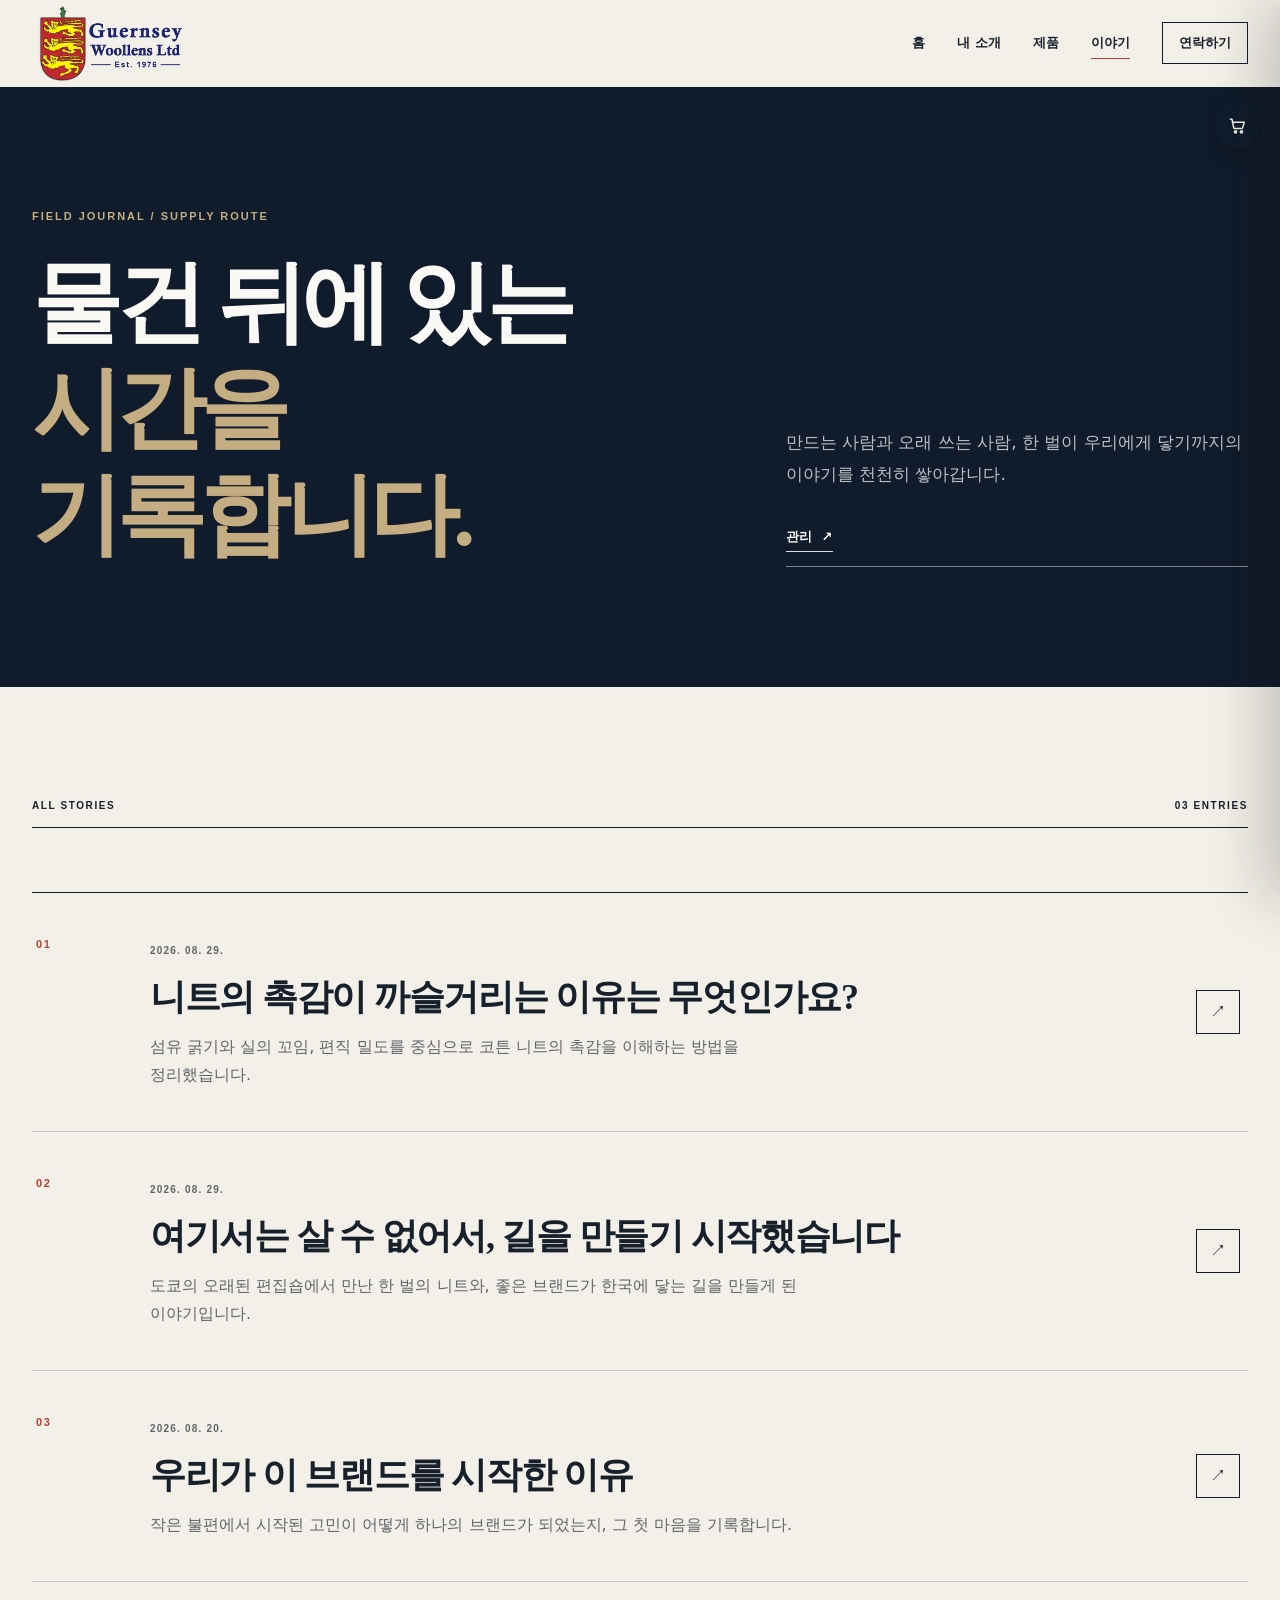
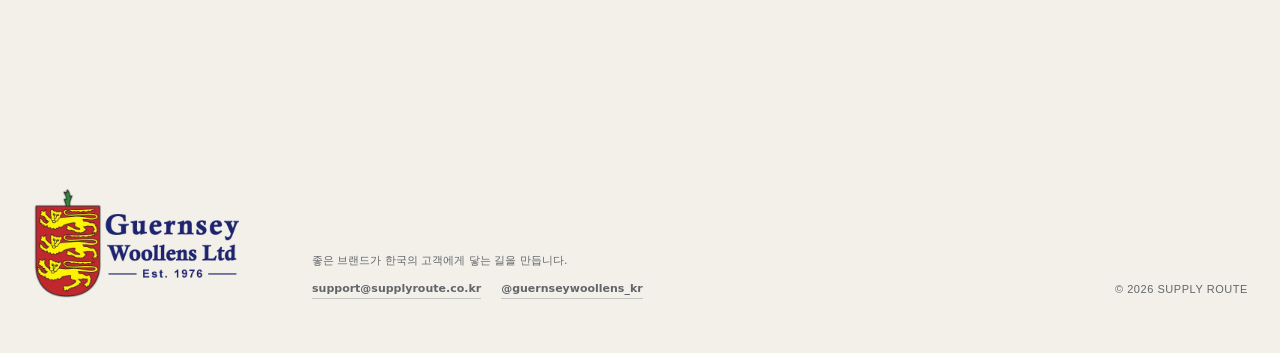
==== commit 5e9f5f75: "feat: add site cart" ====
--- a/story/index.html
+++ b/story/index.html
@@ -25,6 +25,7 @@
       }
     </script>
     <link rel="stylesheet" href="../styles.css">
+    <link rel="stylesheet" href="../assets/cart.css">
     <script src="../script.js" defer></script>
   </head>
   <body class="story-index-page">
@@ -86,5 +87,6 @@
           .catch(() => { list.innerHTML = '<li class="blog-loading">글 목록을 불러오지 못했습니다. 잠시 후 새로고침해 주세요.</li>'; });
       })();
     </script>
+    <script src="../assets/cart.js" defer></script>
   </body>
 </html>
--- a/styles.css
+++ b/styles.css
@@ -97,7 +97,9 @@
 .hero-specs dt { margin-bottom: 3px; color: var(--signal); font-family: var(--utility); font-size: 9px; font-weight: 800; letter-spacing: .15em; text-transform: uppercase; }
 .hero-specs dd { margin: 0; font-family: var(--utility); font-size: 11px; letter-spacing: .05em; text-transform: uppercase; }
 .hero-image { position: relative; z-index: 2; height: calc(100svh - 86px); min-height: 690px; margin: 0; overflow: hidden; background: var(--navy); }
-.hero-image img { width: 100%; height: 100%; object-fit: cover; object-position: center 34%; filter: saturate(.82) contrast(1.04); }
+.hero-image img,
+.hero-image video { width: 100%; height: 100%; object-fit: cover; object-position: center 34%; filter: saturate(.82) contrast(1.04); }
+.hero-image video { background: var(--navy); }
 .hero-image::after { content: ""; position: absolute; inset: 0; background: linear-gradient(90deg, rgba(16,27,43,.08), transparent 40%); pointer-events: none; }
 .hero-image figcaption { position: absolute; left: 30px; right: 30px; bottom: 24px; z-index: 2; display: flex; justify-content: space-between; padding-top: 10px; border-top: 1px solid rgba(255,255,255,.6); color: var(--white); font-family: var(--utility); font-size: 9px; font-weight: 700; letter-spacing: .16em; }
 .anchor-stamp { position: absolute; right: 30px; top: 28px; z-index: 2; display: grid; place-items: center; width: 72px; height: 72px; border: 1px solid rgba(255,255,255,.8); border-radius: 50%; color: var(--white); font-size: 30px; }
--- a/assets/cart.css
+++ b/assets/cart.css
@@ -0,0 +1,190 @@
+/* ==========================================================================
+   장바구니 부품 키트 — cart.css
+   실행DAY 2026-08-29 · https://runday.irumai.kr/260829/kit/cart/
+
+   ● 브랜드에 맞추려면 아래 변수 6개만 바꾸면 됩니다.
+     클래스 이름은 전부 rdcart- 로 시작해서 내 사이트 CSS 와 겹치지 않습니다.
+   ========================================================================== */
+:root {
+  --cart-bg:     #f2f0e9;   /* 서랍 바탕색 */
+  --cart-ink:    #101b2b;   /* 글자색 (버튼 바탕색으로도 씁니다) */
+  --cart-line:   rgba(16, 27, 43, 0.2);   /* 구분선 */
+  --cart-accent: #b64132;   /* 뱃지·강조 */
+  --cart-radius: 0px;       /* 모서리 둥글기 */
+  --cart-font:   Pretendard, SUIT, "Noto Sans KR", "Apple SD Gothic Neo",
+                 system-ui, sans-serif;
+}
+
+/* ───────── 열렸을 때 배경 스크롤 잠금 ───────── */
+html.rdcart-locked, body.rdcart-locked { overflow: hidden; }
+
+/* ───────── 장바구니 버튼 ───────── */
+.rdcart-btn {
+  position: relative;
+  display: inline-grid; place-items: center;
+  width: 46px; height: 46px; padding: 0;
+  border: 0; border-radius: 999px;
+  background: var(--cart-ink); color: var(--cart-bg);
+  font: inherit; cursor: pointer;
+  transition: transform .2s ease, box-shadow .2s ease;
+}
+.rdcart-btn--float {
+  position: fixed; top: 102px; right: max(18px, calc((100vw - 1240px) / 2)); z-index: 90;
+  box-shadow: 0 6px 20px rgba(0, 0, 0, .18);
+}
+.rdcart-btn:active { transform: translateY(0); }
+@media (hover: hover) { .rdcart-btn:hover { transform: translateY(-1px); } }
+.rdcart-btn:focus-visible { outline: 2px solid var(--cart-accent); outline-offset: 3px; }
+.rdcart-btn svg { display: block; }
+
+.rdcart-btn__count {
+  position: absolute; top: -3px; right: -3px;
+  min-width: 20px; height: 20px; padding: 0 5px;
+  display: grid; place-items: center;
+  border-radius: 999px;
+  background: var(--cart-accent); color: #fff;
+  font-family: var(--cart-font);
+  font-size: 11px; font-weight: 800; line-height: 1;
+  transform: scale(0); transition: transform .25s cubic-bezier(.2, .8, .3, 1);
+}
+.rdcart-btn--has .rdcart-btn__count { transform: scale(1); }
+
+/* 담기 버튼의 "담았습니다" 순간 (참가자 버튼 스타일은 건드리지 않습니다) */
+.rdcart-added { opacity: .68; }
+
+/* ───────── 서랍 ───────── */
+.rdcart {
+  position: fixed; inset: 0; z-index: 100;
+  pointer-events: none;
+  font-family: var(--cart-font);
+  color: var(--cart-ink);
+  -webkit-text-size-adjust: 100%;
+}
+.rdcart--open { pointer-events: auto; }
+
+.rdcart__back {
+  position: absolute; inset: 0;
+  background: rgba(20, 18, 16, .48);
+  opacity: 0; transition: opacity .32s ease;
+}
+.rdcart--open .rdcart__back { opacity: 1; }
+
+.rdcart__panel {
+  position: absolute; top: 0; right: 0;
+  height: 100%; width: min(400px, 92vw);
+  display: flex; flex-direction: column;
+  background: var(--cart-bg);
+  box-shadow: -18px 0 54px rgba(20, 18, 16, .2);
+  transform: translateX(100%);
+  transition: transform .38s cubic-bezier(.2, .8, .3, 1);
+}
+.rdcart--open .rdcart__panel { transform: none; }
+
+.rdcart__head {
+  display: flex; align-items: center; justify-content: space-between;
+  gap: 12px; padding: 20px 22px;
+  border-bottom: 1px solid var(--cart-line);
+}
+.rdcart__title { margin: 0; font-size: 17px; font-weight: 800; letter-spacing: -.02em; }
+.rdcart__close {
+  width: 34px; height: 34px; flex: none;
+  border: 0; border-radius: 999px; background: none;
+  color: var(--cart-ink); font: inherit; font-size: 22px; line-height: 1;
+  cursor: pointer; opacity: .6;
+}
+@media (hover: hover) { .rdcart__close:hover { background: var(--cart-line); opacity: 1; } }
+.rdcart__close:focus-visible { outline: 2px solid var(--cart-accent); outline-offset: 2px; }
+
+.rdcart__body { flex: 1; overflow-y: auto; padding: 6px 22px; -webkit-overflow-scrolling: touch; }
+.rdcart__empty { padding: 34px 0; margin: 0; font-size: 14px; line-height: 1.85; opacity: .6; }
+
+/* ───────── 줄 ───────── */
+.rdcart__line {
+  display: flex; align-items: center; gap: 12px;
+  padding: 15px 0; border-bottom: 1px solid var(--cart-line);
+}
+.rdcart__grow { flex: 1; min-width: 0; }
+.rdcart__grow b {
+  display: block; font-size: 14.5px; font-weight: 700; letter-spacing: -.02em;
+  overflow-wrap: anywhere;
+}
+.rdcart__grow small { display: block; margin-top: 3px; font-size: 12.5px; opacity: .6; }
+
+.rdcart__go {
+  display: inline-block; margin-top: 7px;
+  font-size: 12.5px; font-weight: 700; color: var(--cart-ink);
+  text-decoration: none;
+  border-bottom: 1.5px solid var(--cart-ink); padding-bottom: 1px;
+}
+@media (hover: hover) { .rdcart__go:hover { opacity: .6; } }
+.rdcart__go--off {
+  font-weight: 400; opacity: .45;
+  border-bottom-style: dotted; cursor: default;
+}
+
+.rdcart__qty {
+  display: inline-flex; align-items: center; flex: none;
+  border-radius: 999px; box-shadow: inset 0 0 0 1.5px var(--cart-line);
+}
+.rdcart__qty button {
+  width: 32px; height: 32px; padding: 0;
+  border: 0; border-radius: 999px; background: none;
+  color: var(--cart-ink); font: inherit; font-size: 16px; font-weight: 700;
+  cursor: pointer;
+}
+@media (hover: hover) { .rdcart__qty button:hover { background: var(--cart-line); } }
+.rdcart__qty button:focus-visible { outline: 2px solid var(--cart-accent); outline-offset: 1px; }
+.rdcart__qty > span { min-width: 26px; text-align: center; font-size: 14px; font-weight: 700; }
+
+.rdcart__kill {
+  flex: none; border: 0; background: none; padding: 4px 2px;
+  color: var(--cart-ink); font: inherit; font-size: 12px; opacity: .55;
+  text-decoration: underline; text-underline-offset: 3px; cursor: pointer;
+}
+@media (hover: hover) { .rdcart__kill:hover { opacity: 1; color: var(--cart-accent); } }
+
+/* ───────── 아래 (합계·안내·버튼) ───────── */
+.rdcart__foot {
+  padding: 18px 22px calc(22px + env(safe-area-inset-bottom, 0px));
+  border-top: 1px solid var(--cart-line);
+  background: var(--cart-bg);
+}
+.rdcart__sum { display: flex; align-items: baseline; justify-content: space-between; }
+.rdcart__sum span { font-size: 13px; opacity: .6; }
+.rdcart__sum b { font-size: 21px; font-weight: 800; letter-spacing: -.03em; }
+
+.rdcart__lead { margin: 12px 0 14px; font-size: 12.5px; line-height: 1.7; opacity: .62; }
+
+.rdcart__acts { display: grid; grid-template-columns: 1fr 1fr; gap: 8px; }
+.rdcart__act {
+  display: inline-flex; align-items: center; justify-content: center;
+  min-height: 46px; padding: 0 12px;
+  border: 1.5px solid var(--cart-ink); border-radius: var(--cart-radius);
+  font: inherit; font-size: 14px; font-weight: 700; letter-spacing: -.01em;
+  text-decoration: none; cursor: pointer;
+  transition: opacity .2s ease;
+}
+@media (hover: hover) { .rdcart__act:hover { opacity: .78; } }
+.rdcart__act:focus-visible { outline: 2px solid var(--cart-accent); outline-offset: 2px; }
+.rdcart__act--solid { background: var(--cart-ink); color: var(--cart-bg); }
+.rdcart__act--ghost { background: none; color: var(--cart-ink); }
+.rdcart__act[aria-disabled="true"] { opacity: .35; pointer-events: none; }
+.rdcart--empty .rdcart__act { opacity: .35; pointer-events: none; }
+.rdcart--empty .rdcart__sum { opacity: .45; }
+
+/* ───────── 모바일 (375px 에서 전체 폭) ───────── */
+@media (max-width: 480px) {
+  .rdcart__panel { width: 100%; box-shadow: none; }
+  .rdcart__head, .rdcart__body, .rdcart__foot { padding-left: 18px; padding-right: 18px; }
+  .rdcart__line { gap: 9px; }
+  .rdcart__kill { font-size: 11.5px; }
+  .rdcart-btn--float { top: 84px; right: 12px; }
+}
+
+/* ───────── 움직임을 줄여 달라는 설정 존중 ───────── */
+@media (prefers-reduced-motion: reduce) {
+  .rdcart__panel, .rdcart__back, .rdcart-btn, .rdcart-btn__count, .rdcart__act {
+    transition: none !important;
+  }
+  .rdcart-btn:hover { transform: none; }
+}
